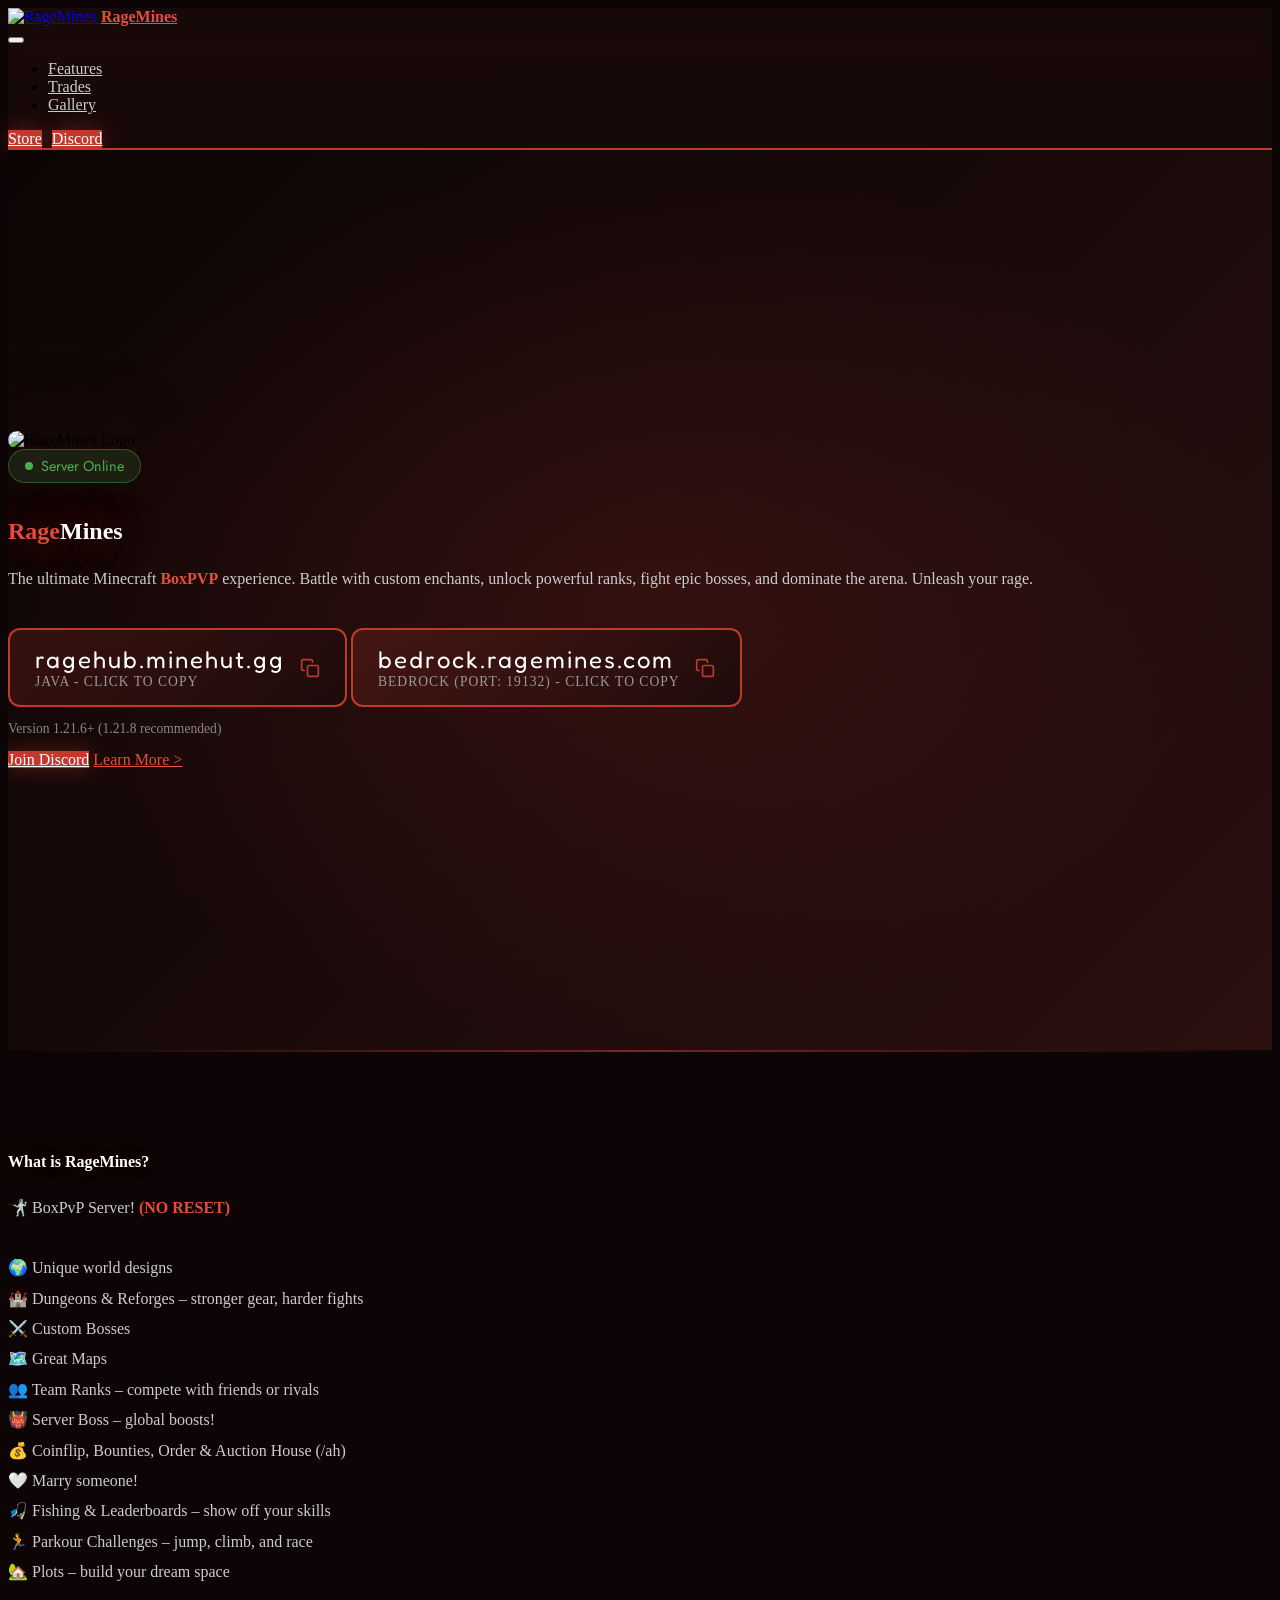
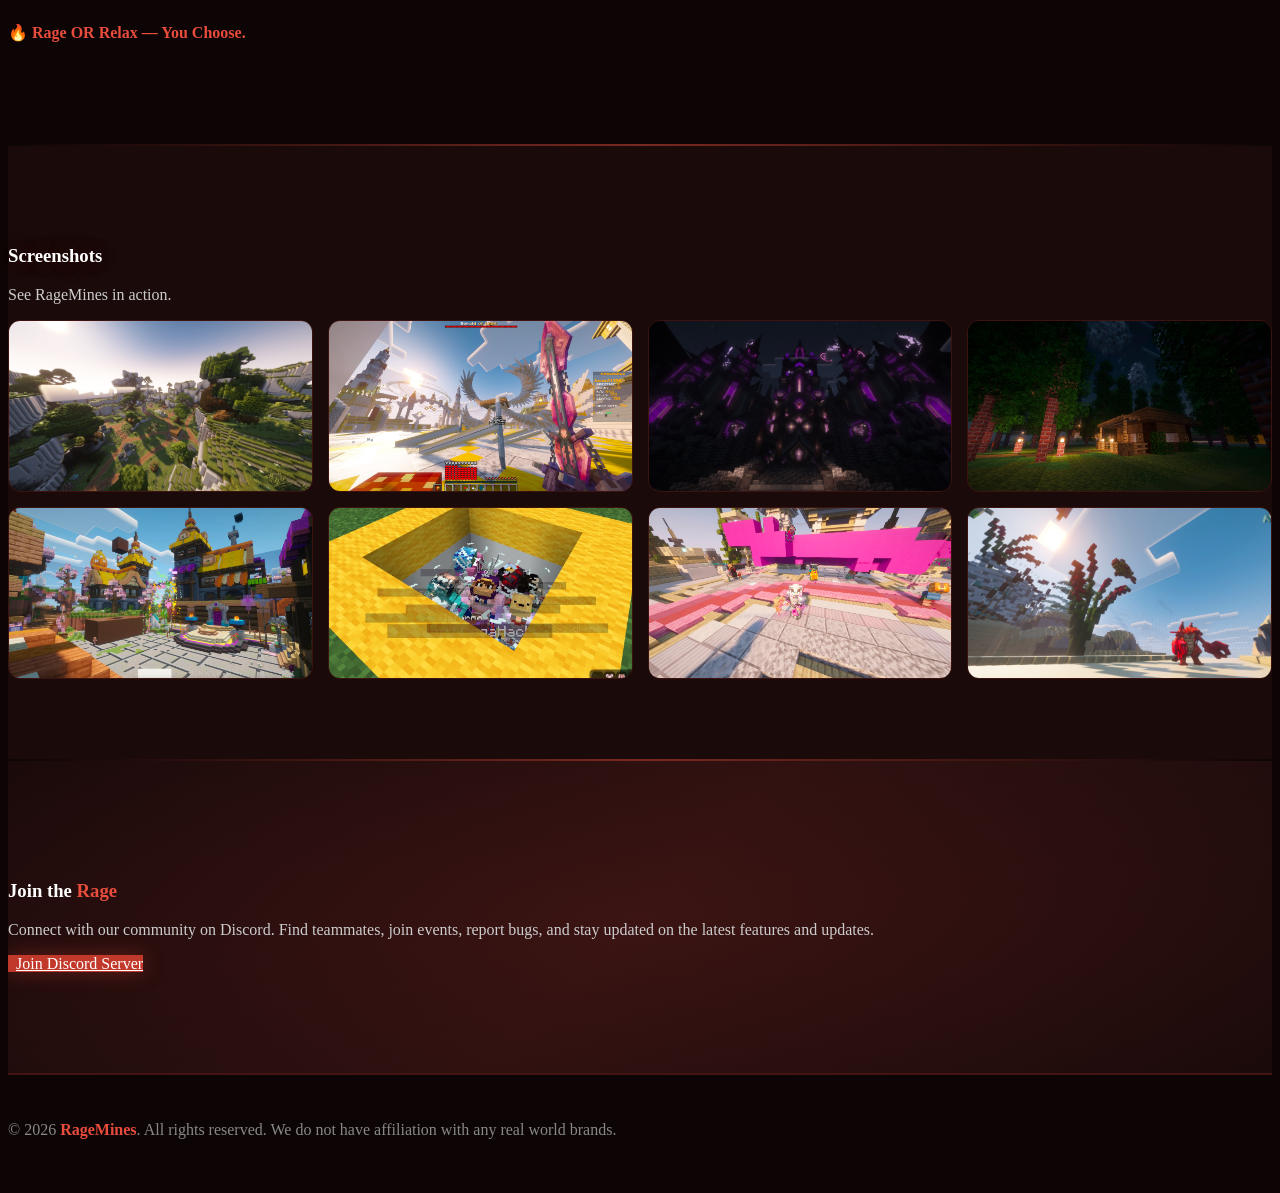
==== index.html @ 2f007046 "Fix white background behind navbar section Theme CSS sets section background to #ffffff. Override al" ====
<!DOCTYPE html>
<html>
<head>
  <meta charset="UTF-8">
  <meta http-equiv="X-UA-Compatible" content="IE=edge">
  <meta name="twitter:card" content="summary_large_image"/>
  <meta name="twitter:title" content="RageMines - Minecraft BoxPVP">
  <meta name="viewport" content="width=device-width, initial-scale=1, minimum-scale=1">
  <link rel="shortcut icon" href="assets/images/server/server-icon.png" type="image/x-icon">
  <meta name="description" content="RageMines is the ultimate Minecraft BoxPVP server. Custom enchants, epic ranks, intense PVP combat. Join now!">
  <title>RageMines - Minecraft BoxPVP</title>
  <link rel="stylesheet" href="assets/web/assets/mobirise-icons2/mobirise2.css">
  <link rel="stylesheet" href="assets/web/assets/mobirise-icons/mobirise-icons.css">
  <link rel="stylesheet" href="assets/bootstrap/css/bootstrap.min.css">
  <link rel="stylesheet" href="assets/bootstrap/css/bootstrap-grid.min.css">
  <link rel="stylesheet" href="assets/bootstrap/css/bootstrap-reboot.min.css">
  <link rel="stylesheet" href="assets/parallax/jarallax.css">
  <link rel="stylesheet" href="assets/animatecss/animate.css">
  <link rel="stylesheet" href="assets/dropdown/css/style.css">
  <link rel="stylesheet" href="assets/socicon/css/styles.css">
  <link rel="stylesheet" href="assets/theme/css/style.css">
  <link rel="preload" href="https://fonts.googleapis.com/css?family=Fredoka+One:400&display=swap" as="style" onload="this.onload=null;this.rel='stylesheet'">
  <noscript><link rel="stylesheet" href="https://fonts.googleapis.com/css?family=Fredoka+One:400&display=swap"></noscript>
  <link rel="preload" href="https://fonts.googleapis.com/css?family=Jost:100,200,300,400,500,600,700,800,900,100i,200i,300i,400i,500i,600i,700i,800i,900i&display=swap" as="style" onload="this.onload=null;this.rel='stylesheet'">
  <noscript><link rel="stylesheet" href="https://fonts.googleapis.com/css?family=Jost:100,200,300,400,500,600,700,800,900,100i,200i,300i,400i,500i,600i,700i,800i,900i&display=swap"></noscript>
  <link rel="preload" as="style" href="assets/mobirise/css/mbr-additional.css"><link rel="stylesheet" href="assets/mobirise/css/mbr-additional.css" type="text/css">
  <style>
    :root {
      --rage-red: #c0392b;
      --rage-dark-red: #922b21;
      --rage-crimson: #e74c3c;
      --rage-orange: #e67e22;
      --rage-dark: #1a0a0a;
      --rage-darker: #0d0505;
      --rage-glow: #ff4444;
    }

    html, body {
      background-color: var(--rage-darker);
    }
    section {
      background-color: transparent !important;
    }

    /* Navbar */
    .navbar {
      background: linear-gradient(180deg, rgba(26,10,10,0.95) 0%, rgba(26,10,10,0.85) 100%) !important;
      border-bottom: 2px solid var(--rage-red);
      backdrop-filter: blur(10px);
    }
    .navbar .navbar-caption {
      color: var(--rage-crimson) !important;
      font-weight: bold !important;
    }
    .navbar .nav-link {
      color: #ccc !important;
      transition: color 0.3s ease;
    }
    .navbar .nav-link:hover {
      color: var(--rage-crimson) !important;
    }

    /* Override primary button to red */
    .btn-primary, .btn-primary:active {
      background-color: var(--rage-red) !important;
      border-color: var(--rage-red) !important;
      color: #fff !important;
      box-shadow: 0 0 20px rgba(192, 57, 43, 0.4);
      transition: all 0.3s ease;
    }
    .btn-primary:hover, .btn-primary:focus {
      background-color: var(--rage-crimson) !important;
      border-color: var(--rage-crimson) !important;
      box-shadow: 0 0 30px rgba(231, 76, 60, 0.6);
      transform: translateY(-2px);
    }
    .btn-info-outline, .btn-info-outline:active {
      color: var(--rage-crimson) !important;
      border-color: var(--rage-crimson) !important;
      background: transparent !important;
      transition: all 0.3s ease;
    }
    .btn-info-outline:hover {
      background-color: rgba(231, 76, 60, 0.15) !important;
      border-color: var(--rage-glow) !important;
      color: var(--rage-glow) !important;
    }

    /* Hero section */
    .hero-section {
      background: linear-gradient(135deg, var(--rage-darker) 0%, var(--rage-dark) 50%, #2c1010 100%);
      position: relative;
      overflow: hidden;
    }
    .hero-section::before {
      content: '';
      position: absolute;
      top: 0;
      left: 0;
      right: 0;
      bottom: 0;
      background: radial-gradient(ellipse at center, rgba(192,57,43,0.15) 0%, transparent 70%);
      pointer-events: none;
    }
    .hero-section .image-wrapper img {
      max-width: 400px;
      filter: drop-shadow(0 0 40px rgba(231, 76, 60, 0.5));
      animation: float 3s ease-in-out infinite;
    }
    @keyframes float {
      0%, 100% { transform: translateY(0px); }
      50% { transform: translateY(-15px); }
    }
    .hero-section .mbr-section-title {
      text-shadow: 0 0 40px rgba(231, 76, 60, 0.5);
    }

    /* IP Copy Box */
    .ip-copy-box {
      background: linear-gradient(135deg, rgba(192,57,43,0.2) 0%, rgba(26,10,10,0.8) 100%);
      border: 2px solid var(--rage-red);
      border-radius: 12px;
      padding: 15px 25px;
      display: inline-flex;
      align-items: center;
      gap: 15px;
      cursor: pointer;
      transition: all 0.3s ease;
      margin-top: 20px;
    }
    .ip-copy-box:hover {
      border-color: var(--rage-glow);
      box-shadow: 0 0 25px rgba(231, 76, 60, 0.4);
      transform: translateY(-2px);
    }
    .ip-copy-box .ip-text {
      font-family: 'Fredoka One', display;
      font-size: 1.5rem;
      color: #fff;
      letter-spacing: 2px;
    }
    .ip-copy-box .copy-hint {
      font-size: 0.85rem;
      color: #999;
      text-transform: uppercase;
      letter-spacing: 1px;
    }
    .ip-copy-box.copied .copy-hint {
      color: #4caf50;
    }

    /* Section backgrounds */
    .dark-section {
      background: var(--rage-dark) !important;
    }
    .darker-section {
      background: var(--rage-darker) !important;
    }

    /* Feature cards */
    .features-section .card-wrapper {
      color: #eee;
    }
    .features-section .card-title {
      color: #fff !important;
    }
    .features-section .mbr-text {
      color: #ccc !important;
    }
    .features-section .icon-box .mbr-iconfont {
      color: var(--rage-crimson) !important;
    }
    .features-section .icon-title {
      color: #fff !important;
    }
    .features-section .icon-text {
      color: #bbb !important;
    }

    /* Ranks section */
    .ranks-grid {
      display: grid;
      grid-template-columns: repeat(auto-fit, minmax(180px, 1fr));
      gap: 20px;
      padding: 20px 0;
    }
    .rank-card {
      background: linear-gradient(180deg, rgba(40,15,15,0.9) 0%, rgba(20,8,8,0.95) 100%);
      border: 1px solid rgba(192,57,43,0.3);
      border-radius: 16px;
      padding: 20px;
      text-align: center;
      transition: all 0.4s ease;
      position: relative;
      overflow: hidden;
    }
    .rank-card::before {
      content: '';
      position: absolute;
      top: 0;
      left: 0;
      right: 0;
      height: 3px;
      background: linear-gradient(90deg, transparent, var(--rage-crimson), transparent);
      opacity: 0;
      transition: opacity 0.3s ease;
    }
    .rank-card:hover {
      transform: translateY(-8px);
      border-color: var(--rage-crimson);
      box-shadow: 0 15px 40px rgba(192,57,43,0.3);
    }
    .rank-card:hover::before {
      opacity: 1;
    }
    .rank-card img {
      width: 120px;
      height: 120px;
      object-fit: cover;
      border-radius: 12px;
      margin-bottom: 15px;
      box-shadow: 0 5px 15px rgba(0,0,0,0.5);
    }
    .rank-card .rank-name {
      font-family: 'Fredoka One', display;
      font-size: 1.1rem;
      color: #fff;
      margin: 0;
    }

    /* How to join steps */
    .step-number {
      color: var(--rage-crimson) !important;
      font-weight: bold !important;
    }
    .features23 .icon-box {
      background-color: rgba(192,57,43,0.15) !important;
      border: 2px solid var(--rage-red) !important;
    }
    .features23 .item {
      background: rgba(26,10,10,0.6) !important;
      border: 1px solid rgba(192,57,43,0.2);
      border-radius: 12px;
      transition: all 0.3s ease;
    }
    .features23 .item:hover {
      border-color: var(--rage-crimson);
      box-shadow: 0 5px 25px rgba(192,57,43,0.2);
    }
    .features23 .icon-title, .features23 .mbr-text {
      color: #ddd !important;
    }

    /* Gallery section */
    .gallery-grid {
      display: grid;
      grid-template-columns: repeat(auto-fit, minmax(300px, 1fr));
      gap: 15px;
    }
    .gallery-item {
      border-radius: 12px;
      overflow: hidden;
      position: relative;
      aspect-ratio: 16/9;
      border: 1px solid rgba(192,57,43,0.2);
      transition: all 0.3s ease;
      cursor: pointer;
    }
    .gallery-item:hover {
      border-color: var(--rage-crimson);
      box-shadow: 0 5px 30px rgba(192,57,43,0.3);
      transform: scale(1.02);
    }
    .gallery-item img {
      width: 100%;
      height: 100%;
      object-fit: cover;
    }

    /* Lightbox */
    .lightbox-overlay {
      display: none;
      position: fixed;
      top: 0;
      left: 0;
      width: 100%;
      height: 100%;
      background: rgba(0,0,0,0.92);
      z-index: 9999;
      justify-content: center;
      align-items: center;
      cursor: pointer;
      animation: fadeIn 0.2s ease;
    }
    .lightbox-overlay.active {
      display: flex;
    }
    .lightbox-overlay img#lightboxImg {
      max-width: 90vw !important;
      max-height: 90vh !important;
      width: auto !important;
      height: auto !important;
      border-radius: 8px;
      box-shadow: 0 0 40px rgba(192,57,43,0.4);
      cursor: default;
      display: block !important;
      position: relative;
      z-index: 10001;
    }
    .lightbox-close {
      position: absolute;
      top: 20px;
      right: 30px;
      color: #fff;
      font-size: 2.5rem;
      cursor: pointer;
      line-height: 1;
      transition: color 0.2s ease;
      z-index: 10000;
    }
    .lightbox-close:hover {
      color: var(--rage-crimson);
    }
    .lightbox-nav {
      position: absolute;
      top: 50%;
      transform: translateY(-50%);
      color: #fff;
      font-size: 3rem;
      cursor: pointer;
      padding: 10px 20px;
      user-select: none;
      transition: color 0.2s ease;
      z-index: 10000;
    }
    .lightbox-nav:hover {
      color: var(--rage-crimson);
    }
    .lightbox-prev { left: 15px; }
    .lightbox-next { right: 15px; }
    @keyframes fadeIn {
      from { opacity: 0; }
      to { opacity: 1; }
    }

    /* Discord CTA */
    .discord-cta {
      background: linear-gradient(135deg, var(--rage-dark) 0%, #2c1010 50%, var(--rage-dark) 100%) !important;
      position: relative;
      overflow: hidden;
    }
    .discord-cta::before {
      content: '';
      position: absolute;
      top: -50%;
      left: -50%;
      width: 200%;
      height: 200%;
      background: radial-gradient(ellipse at center, rgba(192,57,43,0.1) 0%, transparent 50%);
      animation: pulse-bg 4s ease-in-out infinite;
    }
    @keyframes pulse-bg {
      0%, 100% { opacity: 0.5; }
      50% { opacity: 1; }
    }

    /* FAQ */
    .faq-section {
      background: var(--rage-dark) !important;
    }
    .faq-section .card {
      background: rgba(40,15,15,0.6) !important;
      border: 1px solid rgba(192,57,43,0.2) !important;
      border-radius: 8px !important;
    }
    .faq-section .card-header {
      background: transparent !important;
    }
    .faq-section .panel-title-edit {
      color: #eee !important;
    }
    .faq-section .panel-text {
      color: #bbb !important;
    }
    .faq-section .sign {
      color: var(--rage-crimson) !important;
    }
    .faq-section .mbr-section-title {
      color: #fff !important;
    }

    /* Blockquote */
    .content7 {
      background: var(--rage-darker) !important;
    }
    .content7 blockquote {
      border-left: 4px solid var(--rage-crimson) !important;
      padding-left: 20px;
    }
    .content7 .mbr-section-title {
      color: #fff !important;
    }
    .content7 .mbr-text {
      color: #bbb !important;
    }

    /* Footer */
    .footer-section {
      background: var(--rage-darker) !important;
      border-top: 2px solid rgba(192,57,43,0.3);
    }
    .footer-section .text-grey {
      color: #888 !important;
    }
    .footer-section .text-primary {
      color: var(--rage-crimson) !important;
    }
    .footer-section .socicon {
      color: #888 !important;
      transition: color 0.3s ease;
    }
    .footer-section .soc-item:hover .socicon {
      color: var(--rage-crimson) !important;
    }

    /* Section titles */
    .section-title-red {
      color: #fff !important;
      text-shadow: 0 0 30px rgba(192,57,43,0.3);
    }
    .section-subtitle-red {
      color: #ccc !important;
    }

    /* Particles overlay for hero */
    .fire-particles {
      position: absolute;
      top: 0;
      left: 0;
      width: 100%;
      height: 100%;
      pointer-events: none;
      overflow: hidden;
    }
    .fire-particles .particle {
      position: absolute;
      width: 4px;
      height: 4px;
      background: var(--rage-crimson);
      border-radius: 50%;
      opacity: 0;
      animation: rise 3s ease-in infinite;
    }
    .fire-particles .particle:nth-child(1) { left: 10%; animation-delay: 0s; animation-duration: 3s; }
    .fire-particles .particle:nth-child(2) { left: 25%; animation-delay: 0.5s; animation-duration: 3.5s; }
    .fire-particles .particle:nth-child(3) { left: 40%; animation-delay: 1s; animation-duration: 2.8s; }
    .fire-particles .particle:nth-child(4) { left: 55%; animation-delay: 1.5s; animation-duration: 3.2s; }
    .fire-particles .particle:nth-child(5) { left: 70%; animation-delay: 0.3s; animation-duration: 3.7s; }
    .fire-particles .particle:nth-child(6) { left: 85%; animation-delay: 0.8s; animation-duration: 2.5s; }
    .fire-particles .particle:nth-child(7) { left: 15%; animation-delay: 2s; animation-duration: 3.3s; }
    .fire-particles .particle:nth-child(8) { left: 50%; animation-delay: 1.2s; animation-duration: 3.1s; }
    .fire-particles .particle:nth-child(9) { left: 75%; animation-delay: 0.7s; animation-duration: 2.9s; }
    .fire-particles .particle:nth-child(10) { left: 90%; animation-delay: 1.8s; animation-duration: 3.4s; }

    @keyframes rise {
      0% { bottom: -10%; opacity: 0; transform: scale(1); }
      20% { opacity: 0.8; }
      100% { bottom: 110%; opacity: 0; transform: scale(0); }
    }

    /* Glow divider */
    .glow-divider {
      height: 2px;
      background: linear-gradient(90deg, transparent, var(--rage-crimson), transparent);
      border: none;
      margin: 0;
      opacity: 0.5;
    }

    /* Player count badge */
    .player-count {
      display: inline-flex;
      align-items: center;
      gap: 8px;
      background: rgba(76, 175, 80, 0.15);
      border: 1px solid rgba(76, 175, 80, 0.4);
      border-radius: 20px;
      padding: 6px 16px;
      margin-bottom: 15px;
    }
    .player-count .dot {
      width: 8px;
      height: 8px;
      background: #4caf50;
      border-radius: 50%;
      animation: blink 2s ease-in-out infinite;
    }
    @keyframes blink {
      0%, 100% { opacity: 1; }
      50% { opacity: 0.4; }
    }
    .player-count span {
      color: #4caf50;
      font-size: 0.9rem;
      font-family: 'Jost', sans-serif;
    }

    /* Features icons override */
    .features12 {
      background: var(--rage-darker) !important;
    }

    /* Overlay for parallax sections */
    .mbr-overlay {
      background-color: var(--rage-dark) !important;
    }

    /* Scrollbar */
    ::-webkit-scrollbar {
      width: 8px;
    }
    ::-webkit-scrollbar-track {
      background: var(--rage-darker);
    }
    ::-webkit-scrollbar-thumb {
      background: var(--rage-dark-red);
      border-radius: 4px;
    }
    ::-webkit-scrollbar-thumb:hover {
      background: var(--rage-crimson);
    }

    /* Banner */
    .server-banner {
      width: 100%;
      max-width: 468px;
      border-radius: 8px;
      border: 1px solid rgba(192,57,43,0.3);
    }
  </style>
</head>
<body>

<!-- NAVBAR -->
<section data-bs-version="5.1" class="menu menu2 cid-tkbL8n4vab" once="menu" id="menu2-16">
  <nav class="navbar navbar-dropdown navbar-fixed-top navbar-expand-lg">
    <div class="container-fluid">
      <div class="navbar-brand">
        <span class="navbar-logo">
          <a href="#">
            <img src="assets/images/server/server-icon.png" alt="RageMines" style="height: 3rem;">
          </a>
        </span>
        <span class="navbar-caption-wrap"><a class="navbar-caption text-white display-7" href="#">RageMines</a></span>
      </div>
      <button class="navbar-toggler" type="button" data-toggle="collapse" data-bs-toggle="collapse" data-target="#navbarSupportedContent" data-bs-target="#navbarSupportedContent" aria-controls="navbarNavAltMarkup" aria-expanded="false" aria-label="Toggle navigation">
        <div class="hamburger">
          <span></span>
          <span></span>
          <span></span>
          <span></span>
        </div>
      </button>
      <div class="collapse navbar-collapse" id="navbarSupportedContent">
        <ul class="navbar-nav nav-dropdown" data-app-modern-menu="true">
          <li class="nav-item"><a class="nav-link link text-white text-primary display-4" href="#features-section">Features</a></li>
          <li class="nav-item"><a class="nav-link link text-white text-primary display-4" href="trades.html">Trades</a></li>
          <li class="nav-item"><a class="nav-link link text-white text-primary display-4" href="#gallery-section">Gallery</a></li>
        </ul>
        <div class="navbar-buttons mbr-section-btn" style="display: flex; gap: 10px;">
          <a class="btn btn-primary display-4" href="https://store.ragemines.com" target="_blank">
            <span class="mobi-mbri mobi-mbri-shopping-basket mbr-iconfont mbr-iconfont-btn"></span>
            Store
          </a>
          <a class="btn btn-primary display-4" href="https://discord.gg/RageMines" target="_blank">
            <span class="socicon socicon-discord mbr-iconfont mbr-iconfont-btn" style="font-size: 1rem;"></span>
            Discord
          </a>
        </div>
      </div>
    </div>
  </nav>
</section>

<!-- HERO -->
<section class="header14 cid-tjqpRpO1sc mbr-fullscreen hero-section" id="header14-d" style="min-height: 100vh; display: flex; align-items: center;">
  <div class="fire-particles">
    <div class="particle"></div>
    <div class="particle"></div>
    <div class="particle"></div>
    <div class="particle"></div>
    <div class="particle"></div>
    <div class="particle"></div>
    <div class="particle"></div>
    <div class="particle"></div>
    <div class="particle"></div>
    <div class="particle"></div>
  </div>

  <div class="container" style="position: relative; z-index: 2;">
    <div class="row justify-content-center align-items-center">
      <div class="col-12 col-md-6 image-wrapper text-center mb-4 mb-md-0">
        <img src="assets/images/server/logo-dark.jpg" alt="RageMines Logo" style="border-radius: 16px;">
      </div>
      <div class="col-12 col-md-6">
        <div class="text-wrapper">
          <div class="player-count">
            <div class="dot"></div>
            <span>Server Online</span>
          </div>
          <h1 class="mbr-section-title mbr-fonts-style mb-3 display-1" style="color: #fff;">
            <strong><span style="color: var(--rage-crimson);">Rage</span>Mines</strong>
          </h1>
          <p class="mbr-text mbr-fonts-style display-7" style="color: #ccc; line-height: 1.7;">
            The ultimate Minecraft <strong style="color: var(--rage-crimson);">BoxPVP</strong> experience. Battle with custom enchants, unlock powerful ranks, fight epic bosses, and dominate the arena. Unleash your rage.
          </p>
          <div class="ip-copy-box" onclick="copyIP('java')" id="ipBoxJava">
            <div>
              <div class="ip-text">ragehub.minehut.gg</div>
              <div class="copy-hint" id="copyHintJava">JAVA - CLICK TO COPY</div>
            </div>
            <svg xmlns="http://www.w3.org/2000/svg" width="20" height="20" viewBox="0 0 24 24" fill="none" stroke="#c0392b" stroke-width="2" stroke-linecap="round" stroke-linejoin="round"><rect x="9" y="9" width="13" height="13" rx="2" ry="2"></rect><path d="M5 15H4a2 2 0 0 1-2-2V4a2 2 0 0 1 2-2h9a2 2 0 0 1 2 2v1"></path></svg>
          </div>
          <div class="ip-copy-box" onclick="copyIP('bedrock')" id="ipBoxBedrock" style="margin-left: 0;">
            <div>
              <div class="ip-text">bedrock.ragemines.com</div>
              <div class="copy-hint" id="copyHintBedrock">BEDROCK (PORT: 19132) - CLICK TO COPY</div>
            </div>
            <svg xmlns="http://www.w3.org/2000/svg" width="20" height="20" viewBox="0 0 24 24" fill="none" stroke="#c0392b" stroke-width="2" stroke-linecap="round" stroke-linejoin="round"><rect x="9" y="9" width="13" height="13" rx="2" ry="2"></rect><path d="M5 15H4a2 2 0 0 1-2-2V4a2 2 0 0 1 2-2h9a2 2 0 0 1 2 2v1"></path></svg>
          </div>
          <p class="mt-2" style="color: #888; font-size: 0.85rem;">Version 1.21.6+ (1.21.8 recommended)</p>
          <div class="mbr-section-btn mt-3">
            <a class="btn btn-primary display-4" href="https://discord.gg/RageMines" target="_blank">Join Discord</a>
            <a class="btn btn-info-outline display-4" href="#features-section">Learn More &gt;</a>
          </div>
        </div>
      </div>
    </div>
  </div>
</section>

<hr class="glow-divider">

<!-- WHAT IS RAGEMINES -->
<section class="features12 features-section cid-tjqffd3dFI" id="features-section" style="padding: 80px 0;">
  <div class="container">
    <div class="row justify-content-center">
      <div class="col-12 col-lg-6">
        <div class="card-wrapper">
          <div class="card-box align-left">
            <h4 class="card-title mbr-fonts-style mb-4 display-2 section-title-red">
              <strong>What is RageMines?</strong>
            </h4>
            <p class="mbr-text mbr-fonts-style mb-4 display-7" style="color: #ccc; line-height: 1.9;">
              🤺 BoxPvP Server! <strong style="color: var(--rage-crimson);">(NO RESET)</strong><br><br>
              🌍 Unique world designs<br>
              🏰 Dungeons & Reforges – stronger gear, harder fights<br>
              ⚔️ Custom Bosses<br>
              🗺️ Great Maps<br>
              👥 Team Ranks – compete with friends or rivals<br>
              👹 Server Boss – global boosts!<br>
              💰 Coinflip, Bounties, Order & Auction House (/ah)<br>
              🤍 Marry someone!<br>
              🎣 Fishing & Leaderboards – show off your skills<br>
              🏃 Parkour Challenges – jump, climb, and race<br>
              🏡 Plots – build your dream space<br><br>
              <strong style="color: var(--rage-crimson);">🔥 Rage OR Relax — You Choose.</strong>
            </p>
          </div>
        </div>
      </div>
    </div>
  </div>
</section>



<hr class="glow-divider">

<!-- GALLERY -->
<section class="dark-section" id="gallery-section" style="padding: 80px 0;">
  <div class="container">
    <div class="text-center mb-5">
      <h3 class="mbr-fonts-style display-2 section-title-red"><strong>Screenshots</strong></h3>
      <p class="mbr-fonts-style display-7 section-subtitle-red mt-2">See RageMines in action.</p>
    </div>
    <div class="gallery-grid">
      <div class="gallery-item">
        <img src="assets/images/server/spawn.jpg" alt="RageMines Spawn">
      </div>
      <div class="gallery-item">
        <img src="assets/images/server/boss.jpg" alt="Boss Fight">
      </div>
      <div class="gallery-item">
        <img src="assets/images/server/oblivion.jpg" alt="Oblivion Arena">
      </div>
      <div class="gallery-item">
        <img src="assets/images/server/building.jpg" alt="Building">
      </div>
      <div class="gallery-item">
        <img src="assets/images/server/easter.jpg" alt="Easter Event">
      </div>
      <div class="gallery-item">
        <img src="assets/images/server/players.jpg" alt="Players">
      </div>
      <div class="gallery-item">
        <img src="assets/images/server/valentine.jpg" alt="Valentine Event">
      </div>
      <div class="gallery-item">
        <img src="assets/images/server/lobster.jpg" alt="Lobster">
      </div>
    </div>
  </div>
</section>

<hr class="glow-divider">

<!-- DISCORD CTA -->
<section class="discord-cta" id="discord-cta" style="padding: 100px 0;">
  <div class="align-center container" style="position: relative; z-index: 2;">
    <div class="row justify-content-center">
      <div class="col-12 col-lg-8">
        <h3 class="mbr-section-title mb-4 mbr-fonts-style display-1" style="color: #fff;">
          <strong>Join the <span style="color: var(--rage-crimson);">Rage</span></strong>
        </h3>
        <p class="mbr-fonts-style display-7 mb-4" style="color: #ccc;">
          Connect with our community on Discord. Find teammates, join events, report bugs, and stay updated on the latest features and updates.
        </p>
        <div class="mbr-section-btn">
          <a class="btn btn-primary display-4" href="https://discord.gg/RageMines" target="_blank">
            <span class="socicon socicon-discord" style="margin-right: 8px;"></span>
            Join Discord Server
          </a>
        </div>
      </div>
    </div>
  </div>
</section>


<!-- FOOTER -->
<section data-bs-version="5.1" class="footer1 footer-section cid-tkbGMWG3Nn" once="footer" id="footer01-15" style="padding: 30px 0;">
  <div class="container">
    <div class="row justify-content-center">
      <div class="col-md-12 col-lg-6 my-auto px-4 align-left">
        <p class="mbr-text mb-0 mbr-fonts-style display-7" style="color: #888;">
          &copy; 2026 <strong style="color: var(--rage-crimson);">RageMines</strong>. All rights reserved. We do not have affiliation with any real world brands.
        </p>
      </div>
      <div class="col-md-12 col-lg-6 px-4 align-right">
        <div class="social-list">
          <div class="soc-item">
            <a href="https://discord.gg/RageMines" target="_blank">
              <span class="mbr-iconfont mbr-iconfont-social socicon-discord socicon"></span>
            </a>
          </div>
          <div class="soc-item">
            <a href="https://www.youtube.com/@RageMines2026" target="_blank">
              <span class="mbr-iconfont mbr-iconfont-social socicon-youtube socicon"></span>
            </a>
          </div>
          <div class="soc-item">
            <a href="https://www.tiktok.com/@ragemines2026" target="_blank">
              <span class="mbr-iconfont mbr-iconfont-social socicon-tiktok socicon"></span>
            </a>
          </div>
        </div>
      </div>
    </div>
  </div>
</section>

<script src="assets/bootstrap/js/bootstrap.bundle.min.js"></script>
<script src="assets/parallax/jarallax.js"></script>
<script src="assets/smoothscroll/smooth-scroll.js"></script>
<script src="assets/ytplayer/index.js"></script>
<script src="assets/mbr-switch-arrow/mbr-switch-arrow.js"></script>
<script src="assets/dropdown/js/navbar-dropdown.js"></script>
<script src="assets/theme/js/script.js"></script>

<script>
function copyIP(type) {
  var ip = type === 'java' ? 'ragehub.minehut.gg' : 'bedrock.ragemines.com';
  var box = document.getElementById(type === 'java' ? 'ipBoxJava' : 'ipBoxBedrock');
  var hint = document.getElementById(type === 'java' ? 'copyHintJava' : 'copyHintBedrock');
  var originalText = hint.textContent;

  navigator.clipboard.writeText(ip).then(function() {
    box.classList.add('copied');
    hint.textContent = 'COPIED!';
    setTimeout(function() {
      box.classList.remove('copied');
      hint.textContent = originalText;
    }, 2000);
  });
}

document.addEventListener('DOMContentLoaded', function() {
  // Lightbox
  var lightbox = document.getElementById('lightbox');
  var lightboxImg = document.getElementById('lightboxImg');
  var galleryItems = document.querySelectorAll('.gallery-item');
  var currentIndex = 0;
  var images = [];

  galleryItems.forEach(function(item, i) {
    var img = item.querySelector('img');
    images.push(img.getAttribute('src'));
    item.addEventListener('click', function() {
      currentIndex = i;
      lightboxImg.setAttribute('src', images[currentIndex]);
      lightbox.classList.add('active');
    });
  });

  document.getElementById('lightboxClose').addEventListener('click', function(e) {
    e.stopPropagation();
    lightbox.classList.remove('active');
  });

  lightbox.addEventListener('click', function(e) {
    if (e.target === lightbox) lightbox.classList.remove('active');
  });

  document.getElementById('lightboxPrev').addEventListener('click', function(e) {
    e.stopPropagation();
    currentIndex = (currentIndex - 1 + images.length) % images.length;
    lightboxImg.setAttribute('src', images[currentIndex]);
  });

  document.getElementById('lightboxNext').addEventListener('click', function(e) {
    e.stopPropagation();
    currentIndex = (currentIndex + 1) % images.length;
    lightboxImg.setAttribute('src', images[currentIndex]);
  });

  document.addEventListener('keydown', function(e) {
    if (!lightbox.classList.contains('active')) return;
    if (e.key === 'Escape') lightbox.classList.remove('active');
    if (e.key === 'ArrowLeft') { currentIndex = (currentIndex - 1 + images.length) % images.length; lightboxImg.src = images[currentIndex]; }
    if (e.key === 'ArrowRight') { currentIndex = (currentIndex + 1) % images.length; lightboxImg.src = images[currentIndex]; }
  });

  // Smooth scrolling for nav links
  document.querySelectorAll('a[href^="#"]').forEach(function(anchor) {
    anchor.addEventListener('click', function(e) {
      e.preventDefault();
      var target = document.querySelector(this.getAttribute('href'));
      if (target) {
        target.scrollIntoView({ behavior: 'smooth', block: 'start' });
      }
    });
  });
});
</script>

<!-- LIGHTBOX -->
<div class="lightbox-overlay" id="lightbox">
  <span class="lightbox-close" id="lightboxClose">&times;</span>
  <span class="lightbox-nav lightbox-prev" id="lightboxPrev">&#8249;</span>
  <span class="lightbox-nav lightbox-next" id="lightboxNext">&#8250;</span>
  <img alt="Screenshot" id="lightboxImg">
</div>

<input name="animation" type="hidden">
</body>
</html>
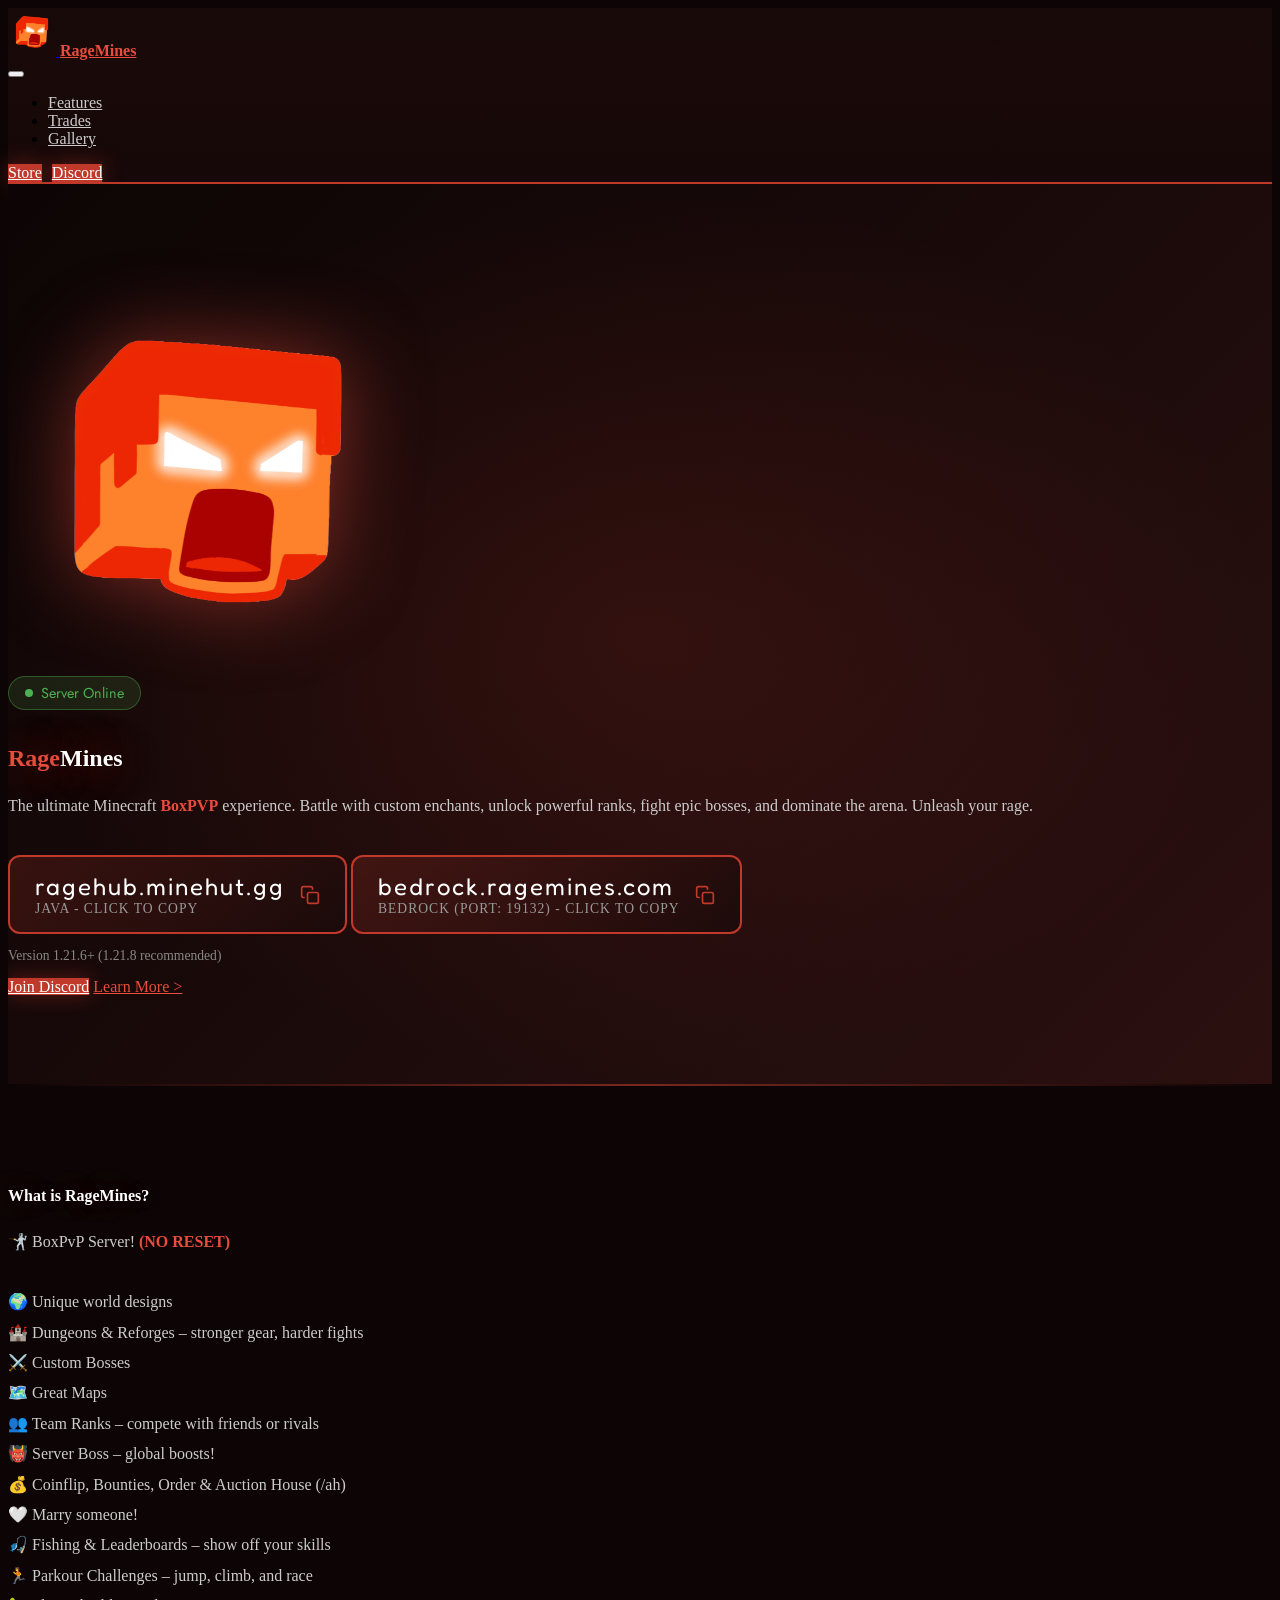
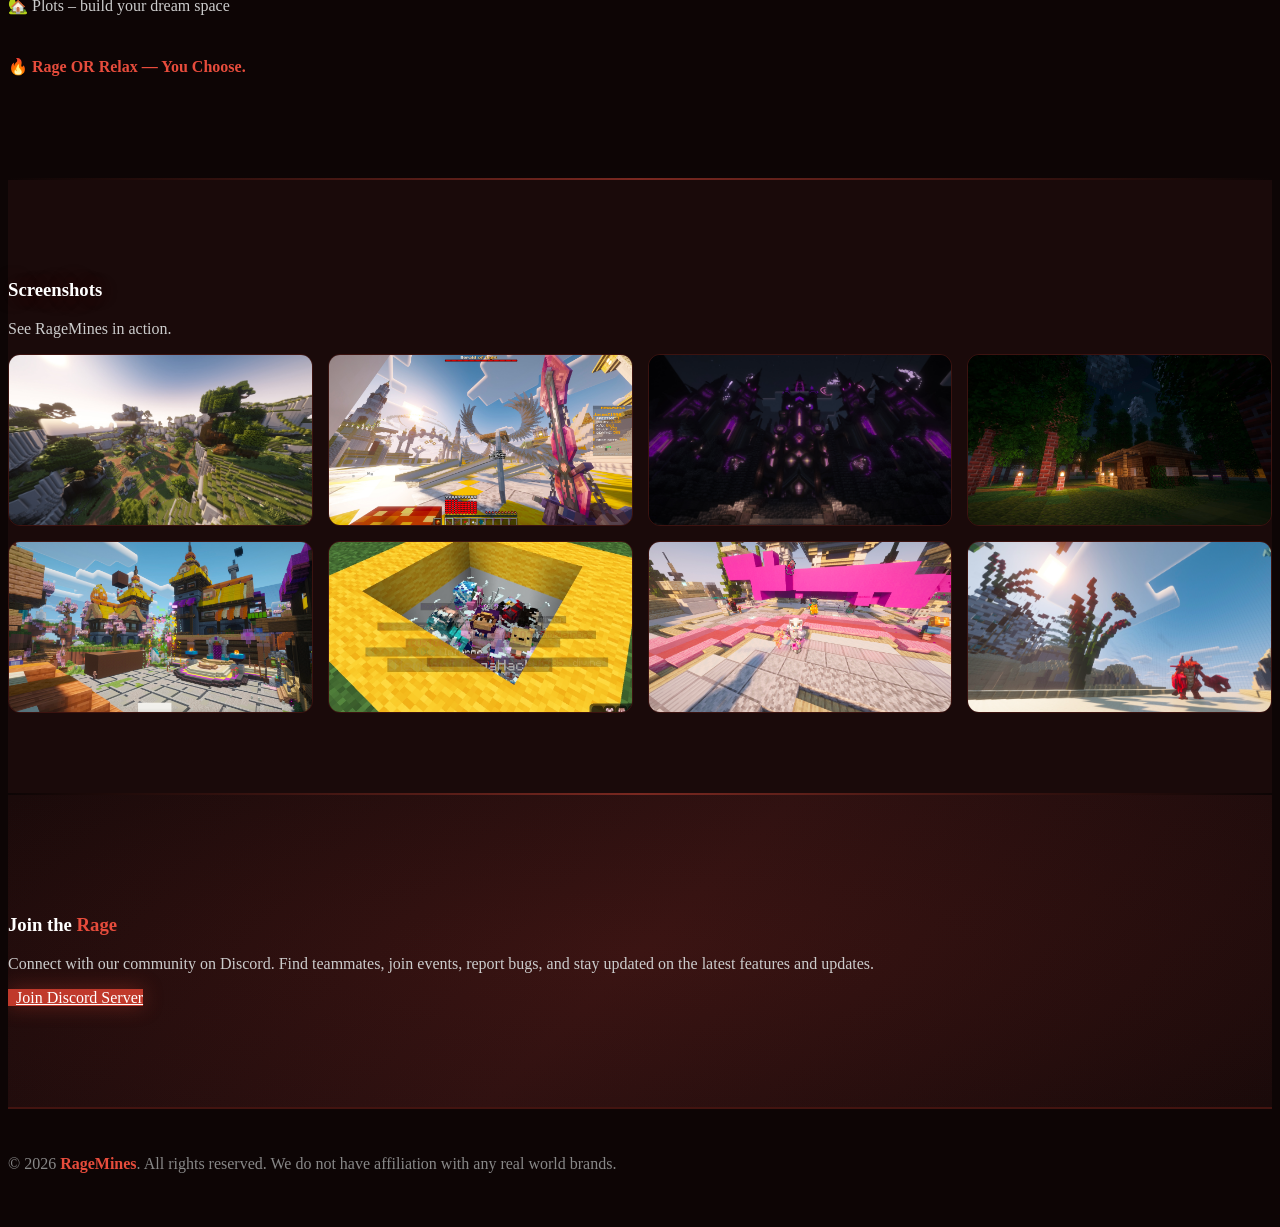
==== commit ada67ef5: "Update logo and favicon to new transparent logo Co-Authored-By: Claude Opus 4.6 <noreply@anthropic.c" ====
--- a/index.html
+++ b/index.html
@@ -6,7 +6,9 @@
   <meta name="twitter:card" content="summary_large_image"/>
   <meta name="twitter:title" content="RageMines - Minecraft BoxPVP">
   <meta name="viewport" content="width=device-width, initial-scale=1, minimum-scale=1">
-  <link rel="shortcut icon" href="assets/images/server/server-icon.png" type="image/x-icon">
+  <link rel="shortcut icon" href="favicon.ico" type="image/x-icon">
+  <link rel="icon" type="image/png" href="favicon.png">
+  <link rel="apple-touch-icon" href="apple-touch-icon.png">
   <meta name="description" content="RageMines is the ultimate Minecraft BoxPVP server. Custom enchants, epic ranks, intense PVP combat. Join now!">
   <title>RageMines - Minecraft BoxPVP</title>
   <link rel="stylesheet" href="assets/web/assets/mobirise-icons2/mobirise2.css">
@@ -548,7 +550,7 @@
       <div class="navbar-brand">
         <span class="navbar-logo">
           <a href="#">
-            <img src="assets/images/server/server-icon.png" alt="RageMines" style="height: 3rem;">
+            <img src="assets/images/server/logo.png" alt="RageMines" style="height: 3rem;">
           </a>
         </span>
         <span class="navbar-caption-wrap"><a class="navbar-caption text-white display-7" href="#">RageMines</a></span>
@@ -600,7 +602,7 @@
   <div class="container" style="position: relative; z-index: 2;">
     <div class="row justify-content-center align-items-center">
       <div class="col-12 col-md-6 image-wrapper text-center mb-4 mb-md-0">
-        <img src="assets/images/server/logo-dark.jpg" alt="RageMines Logo" style="border-radius: 16px;">
+        <img src="assets/images/server/logo.png" alt="RageMines Logo" style="border-radius: 16px;">
       </div>
       <div class="col-12 col-md-6">
         <div class="text-wrapper">
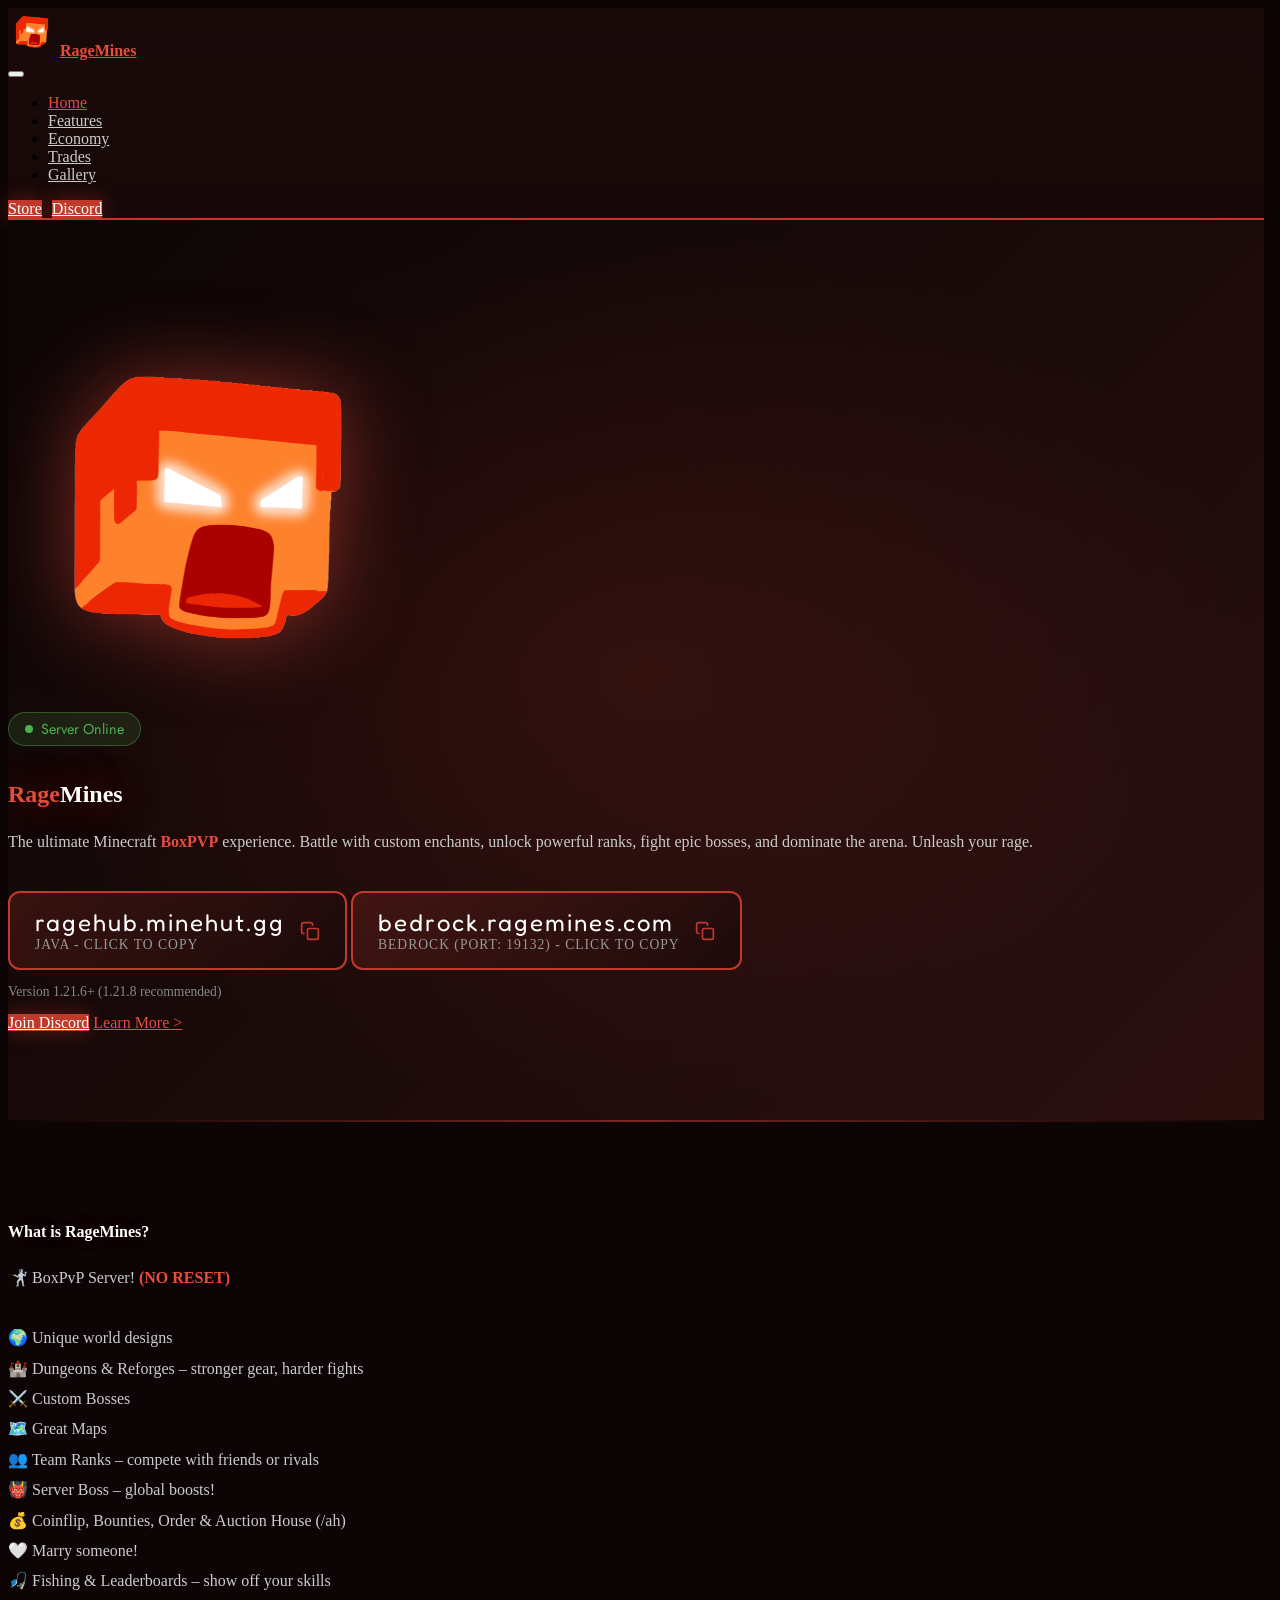
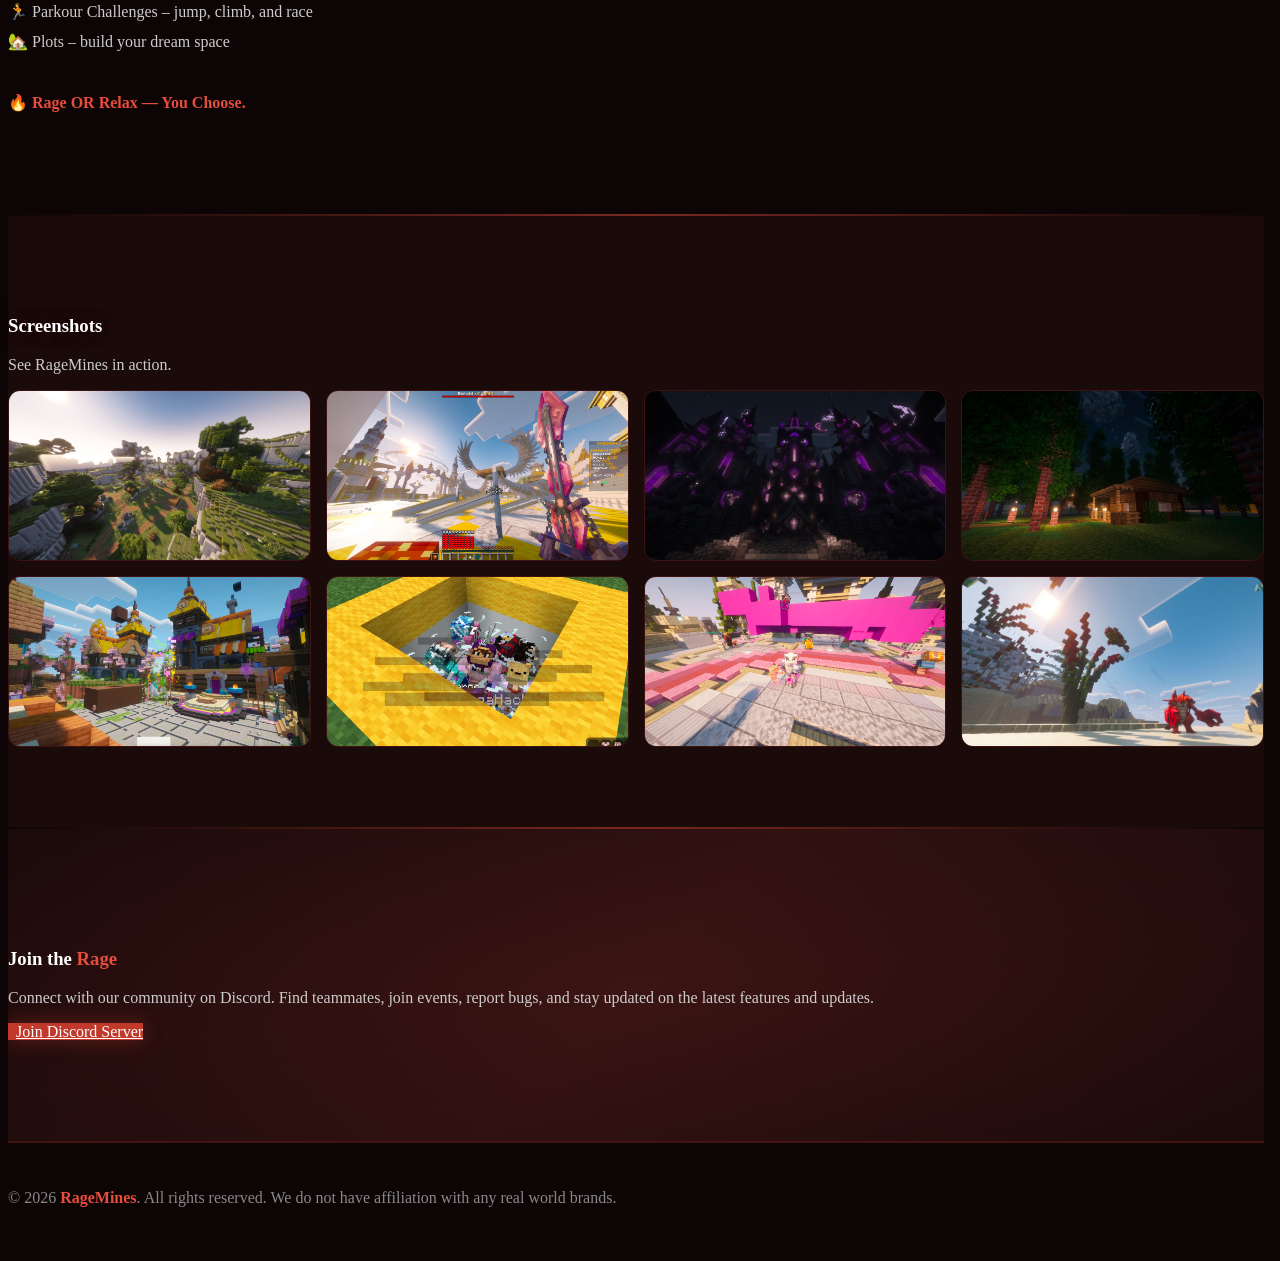
==== commit eeb251b8: "Add Economy analytics page and refresh trades data Adds economy.html dashboard with dashboard/item-t" ====
--- a/index.html
+++ b/index.html
@@ -40,6 +40,7 @@
     html, body {
       background-color: var(--rage-darker);
     }
+    html { scrollbar-gutter: stable; }
     section {
       background-color: transparent !important;
     }
@@ -549,11 +550,11 @@
     <div class="container-fluid">
       <div class="navbar-brand">
         <span class="navbar-logo">
-          <a href="#">
+          <a href="index.html">
             <img src="assets/images/server/logo.png" alt="RageMines" style="height: 3rem;">
           </a>
         </span>
-        <span class="navbar-caption-wrap"><a class="navbar-caption text-white display-7" href="#">RageMines</a></span>
+        <span class="navbar-caption-wrap"><a class="navbar-caption text-white display-7" href="index.html">RageMines</a></span>
       </div>
       <button class="navbar-toggler" type="button" data-toggle="collapse" data-bs-toggle="collapse" data-target="#navbarSupportedContent" data-bs-target="#navbarSupportedContent" aria-controls="navbarNavAltMarkup" aria-expanded="false" aria-label="Toggle navigation">
         <div class="hamburger">
@@ -565,7 +566,9 @@
       </button>
       <div class="collapse navbar-collapse" id="navbarSupportedContent">
         <ul class="navbar-nav nav-dropdown" data-app-modern-menu="true">
+          <li class="nav-item"><a class="nav-link link text-white text-primary display-4" href="index.html" style="color: var(--rage-crimson) !important;">Home</a></li>
           <li class="nav-item"><a class="nav-link link text-white text-primary display-4" href="#features-section">Features</a></li>
+          <li class="nav-item"><a class="nav-link link text-white text-primary display-4" href="economy.html">Economy</a></li>
           <li class="nav-item"><a class="nav-link link text-white text-primary display-4" href="trades.html">Trades</a></li>
           <li class="nav-item"><a class="nav-link link text-white text-primary display-4" href="#gallery-section">Gallery</a></li>
         </ul>
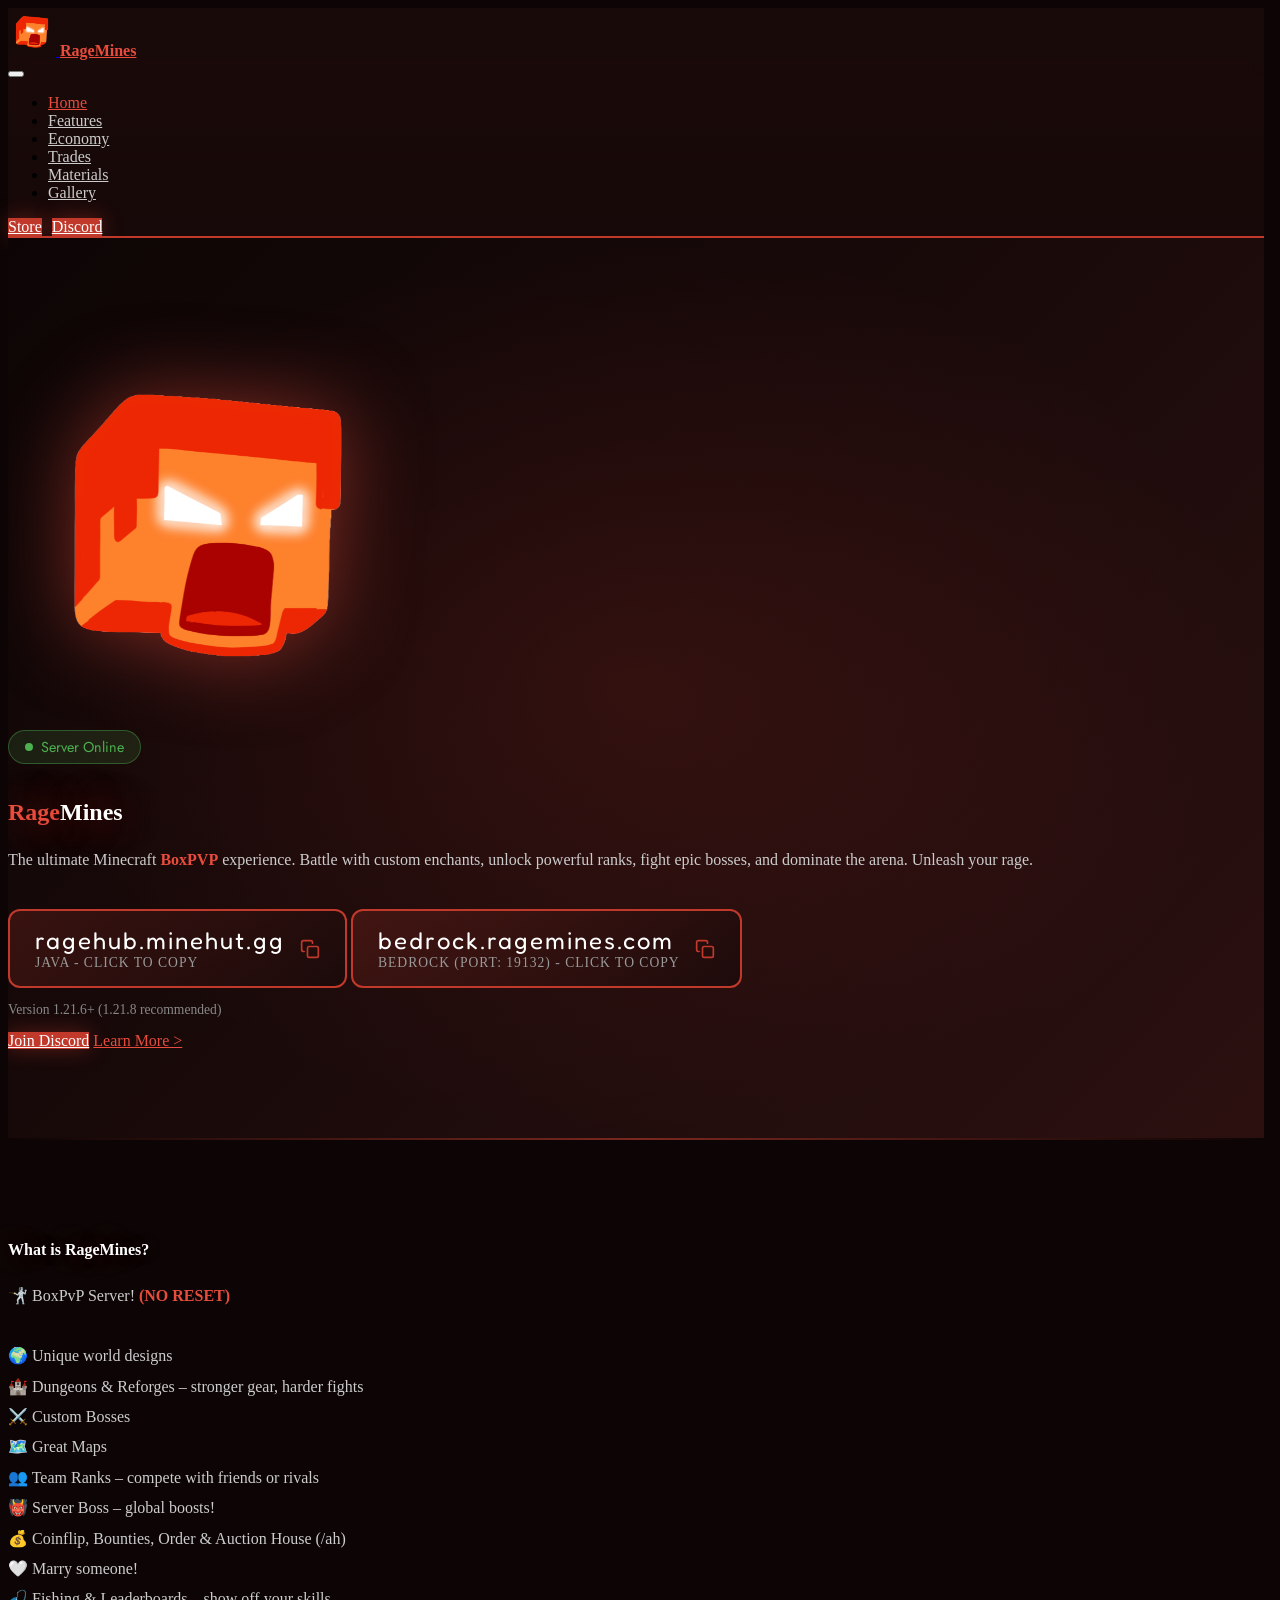
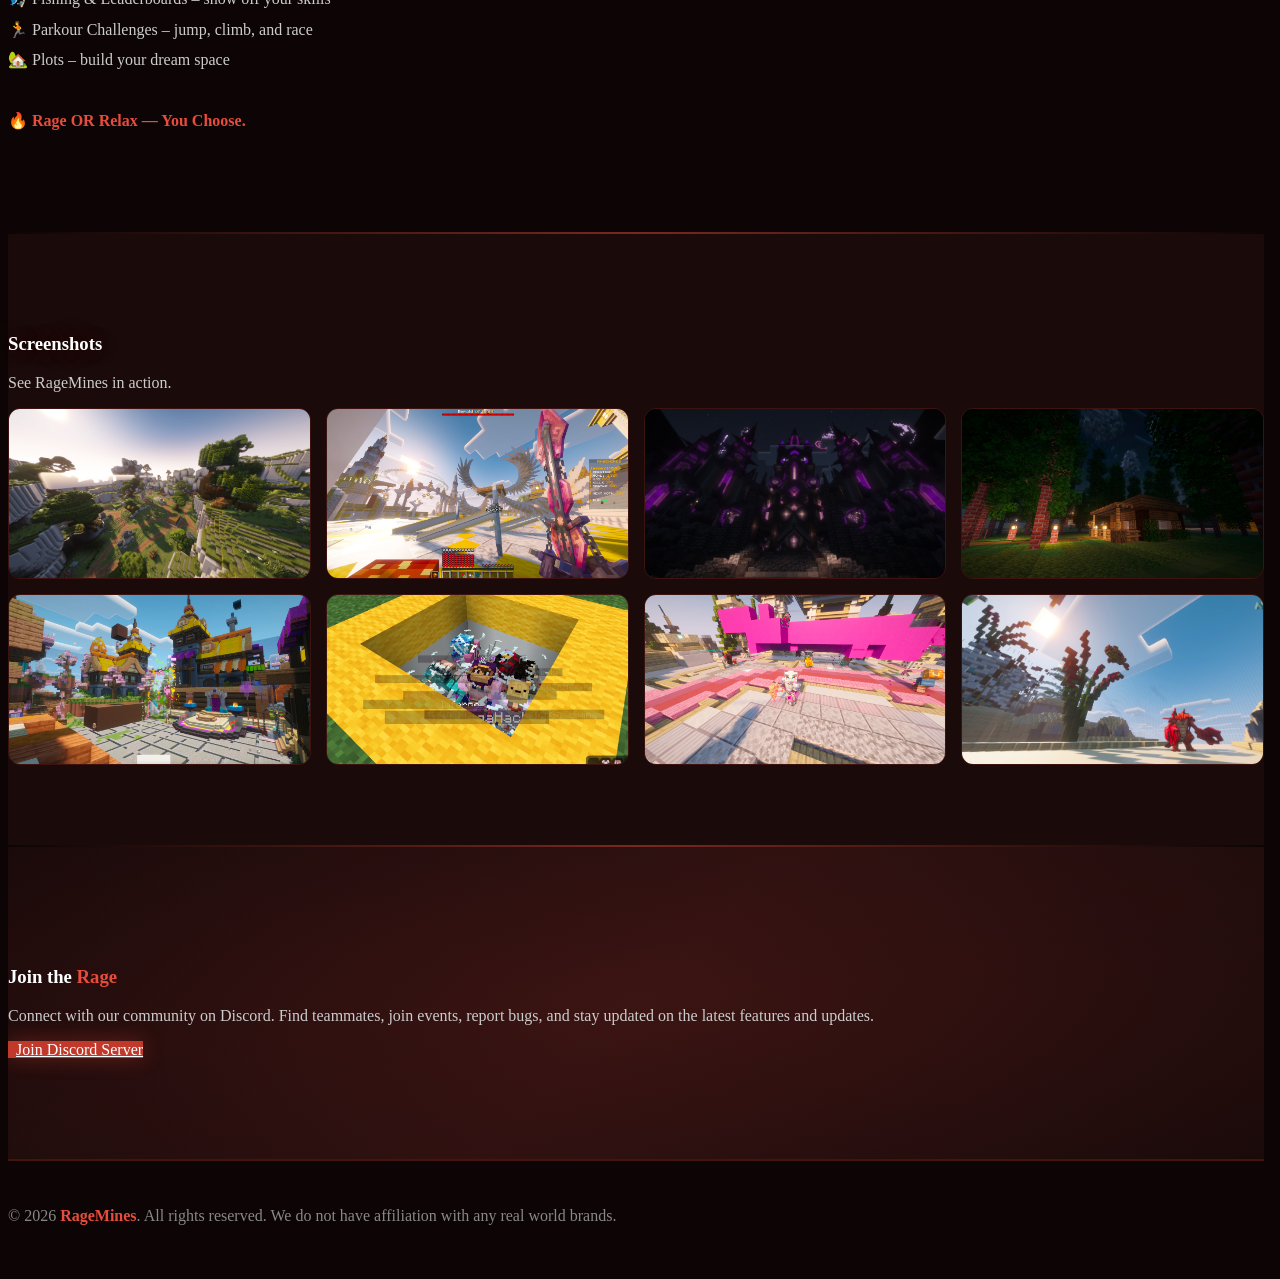
==== commit c7bf8845: "Add Materials Guide page New materials.html with biome-grouped material requirements for crafting fu" ====
--- a/index.html
+++ b/index.html
@@ -570,6 +570,7 @@
           <li class="nav-item"><a class="nav-link link text-white text-primary display-4" href="#features-section">Features</a></li>
           <li class="nav-item"><a class="nav-link link text-white text-primary display-4" href="economy.html">Economy</a></li>
           <li class="nav-item"><a class="nav-link link text-white text-primary display-4" href="trades.html">Trades</a></li>
+          <li class="nav-item"><a class="nav-link link text-white text-primary display-4" href="materials.html">Materials</a></li>
           <li class="nav-item"><a class="nav-link link text-white text-primary display-4" href="#gallery-section">Gallery</a></li>
         </ul>
         <div class="navbar-buttons mbr-section-btn" style="display: flex; gap: 10px;">
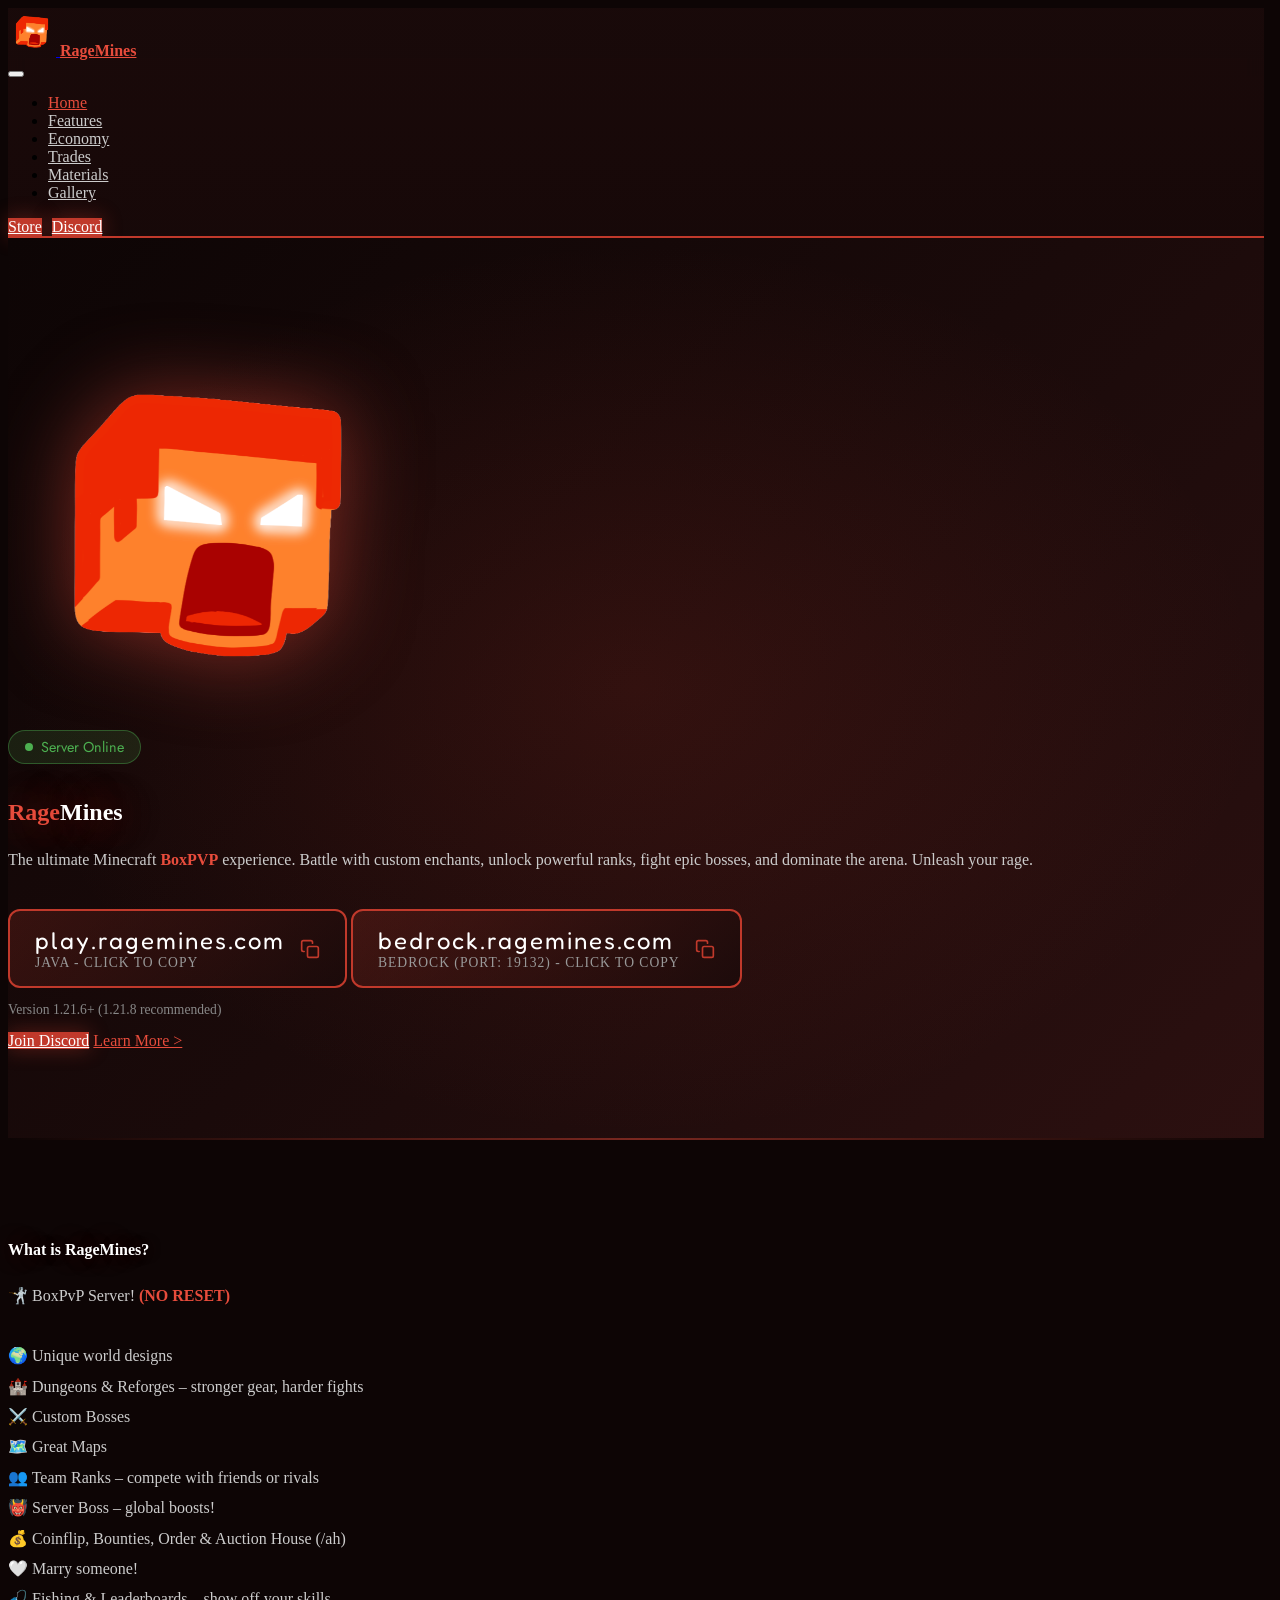
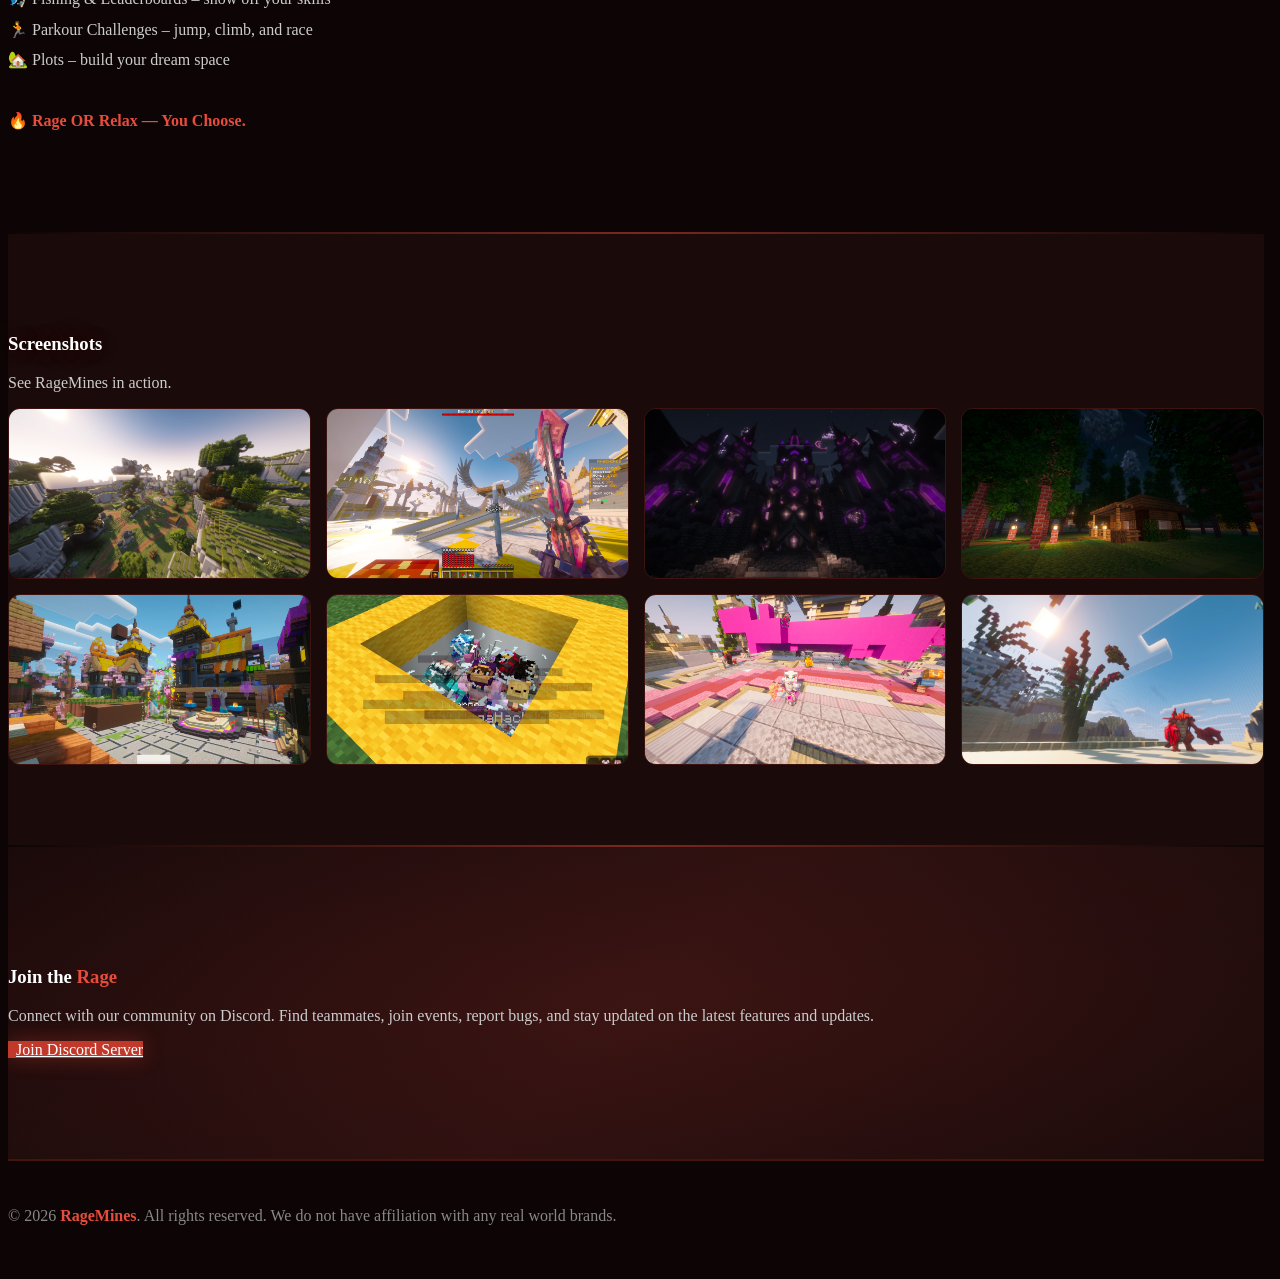
==== commit fcb7197b: "Update Java IP from ragehub.minehut.gg to play.ragemines.com Co-Authored-By: Claude Sonnet 4.6 <nore" ====
--- a/index.html
+++ b/index.html
@@ -622,7 +622,7 @@
           </p>
           <div class="ip-copy-box" onclick="copyIP('java')" id="ipBoxJava">
             <div>
-              <div class="ip-text">ragehub.minehut.gg</div>
+              <div class="ip-text">play.ragemines.com</div>
               <div class="copy-hint" id="copyHintJava">JAVA - CLICK TO COPY</div>
             </div>
             <svg xmlns="http://www.w3.org/2000/svg" width="20" height="20" viewBox="0 0 24 24" fill="none" stroke="#c0392b" stroke-width="2" stroke-linecap="round" stroke-linejoin="round"><rect x="9" y="9" width="13" height="13" rx="2" ry="2"></rect><path d="M5 15H4a2 2 0 0 1-2-2V4a2 2 0 0 1 2-2h9a2 2 0 0 1 2 2v1"></path></svg>
@@ -786,7 +786,7 @@
 
 <script>
 function copyIP(type) {
-  var ip = type === 'java' ? 'ragehub.minehut.gg' : 'bedrock.ragemines.com';
+  var ip = type === 'java' ? 'play.ragemines.com' : 'bedrock.ragemines.com';
   var box = document.getElementById(type === 'java' ? 'ipBoxJava' : 'ipBoxBedrock');
   var hint = document.getElementById(type === 'java' ? 'copyHintJava' : 'copyHintBedrock');
   var originalText = hint.textContent;
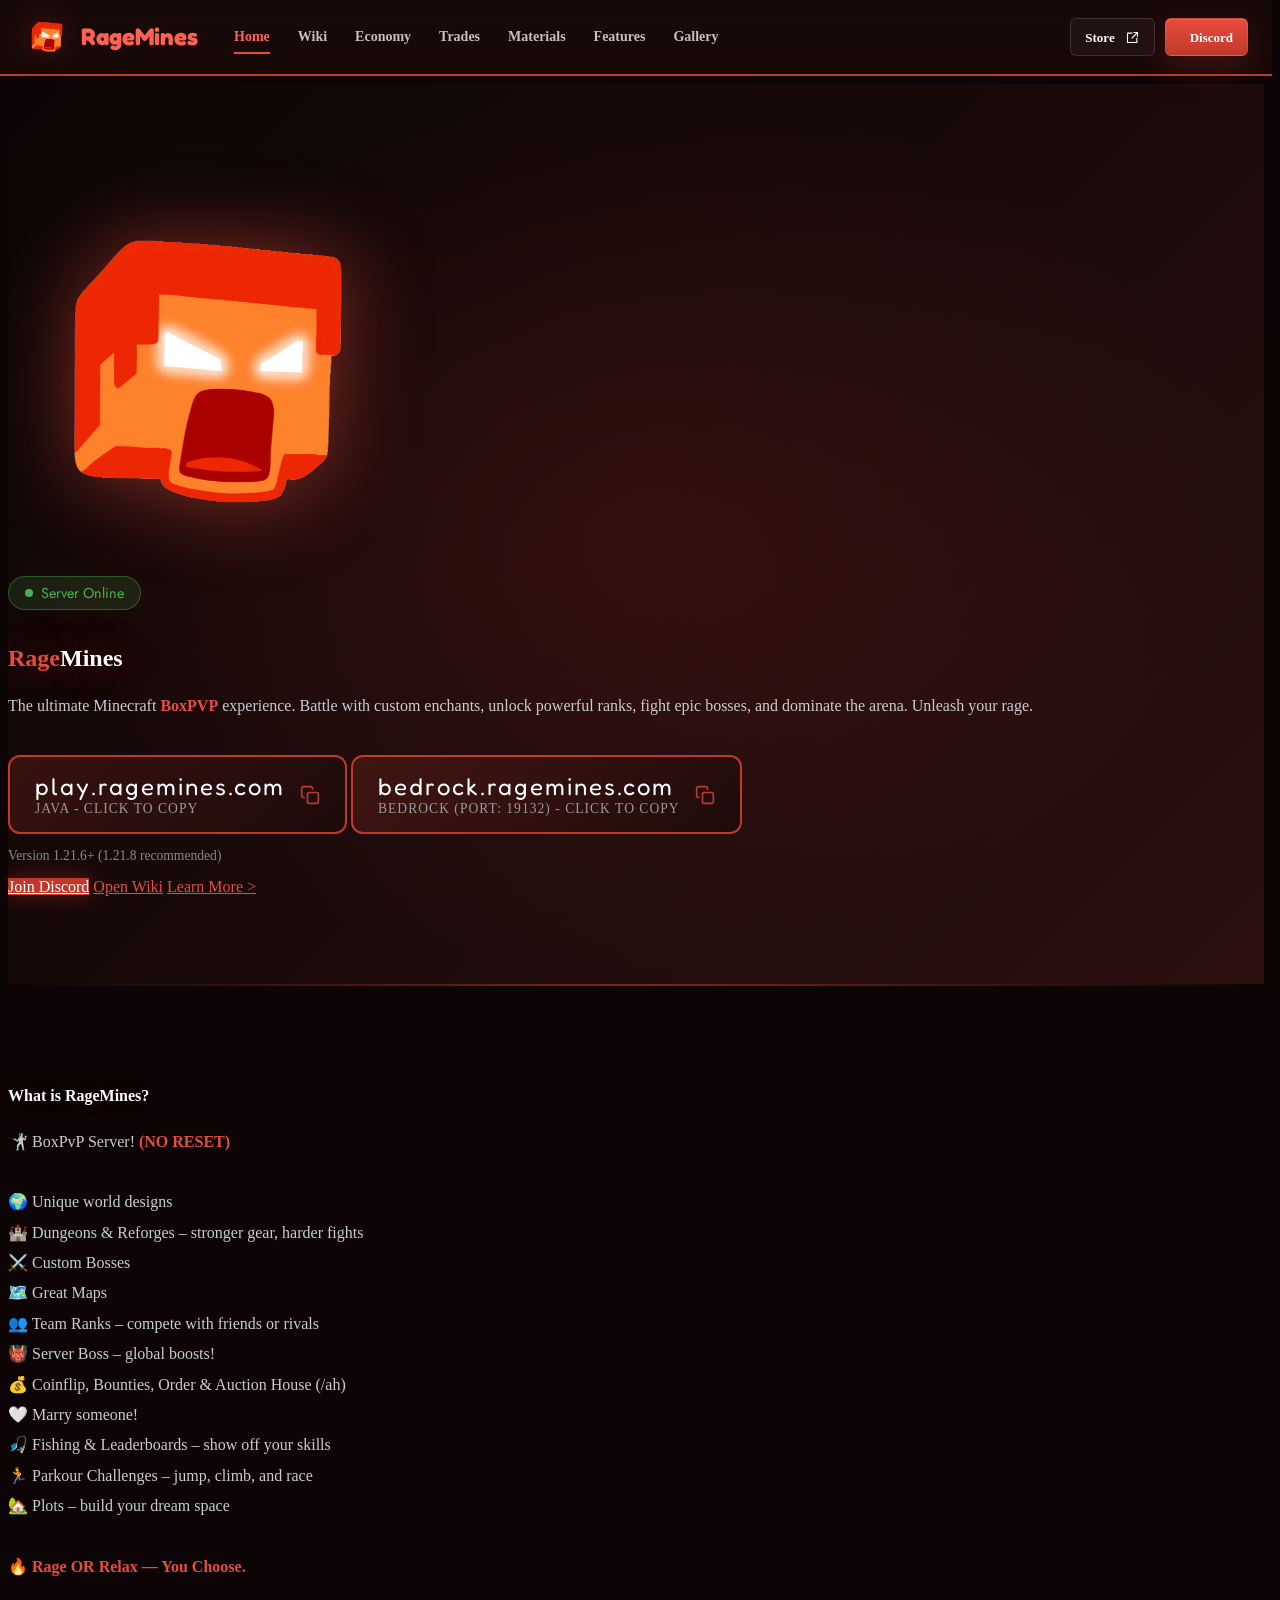
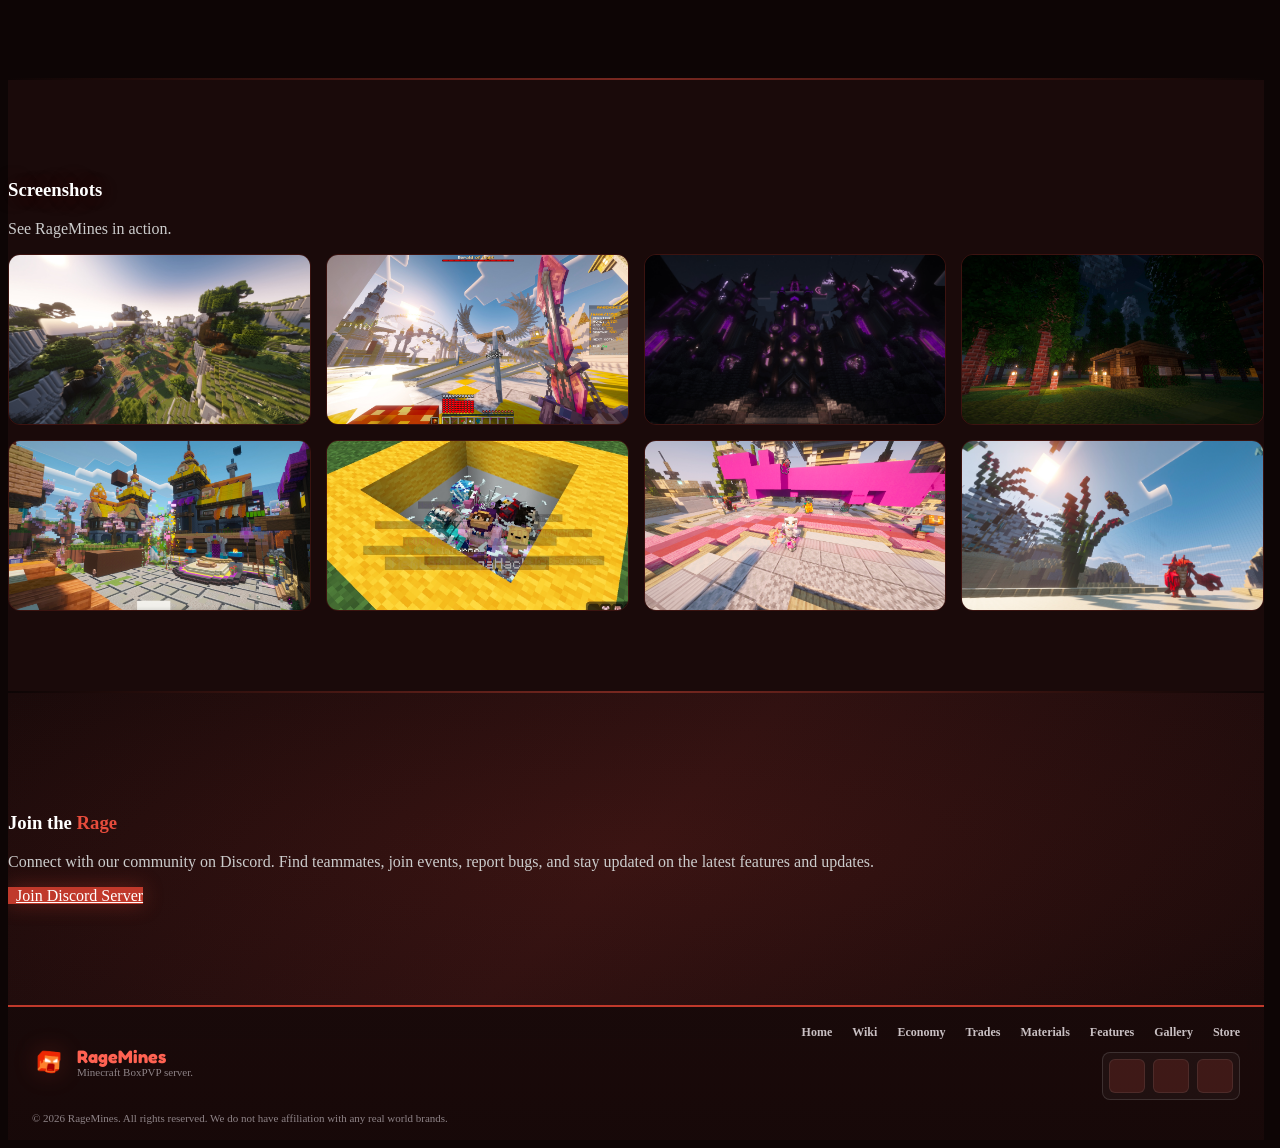
==== commit d0f0268f: "Update website with new wiki, cleaner nav bar and footer" ====
--- a/index.html
+++ b/index.html
@@ -11,6 +11,8 @@
   <link rel="apple-touch-icon" href="apple-touch-icon.png">
   <meta name="description" content="RageMines is the ultimate Minecraft BoxPVP server. Custom enchants, epic ranks, intense PVP combat. Join now!">
   <title>RageMines - Minecraft BoxPVP</title>
+  <link rel="preconnect" href="https://fonts.googleapis.com">
+  <link rel="preconnect" href="https://fonts.gstatic.com" crossorigin>
   <link rel="stylesheet" href="assets/web/assets/mobirise-icons2/mobirise2.css">
   <link rel="stylesheet" href="assets/web/assets/mobirise-icons/mobirise-icons.css">
   <link rel="stylesheet" href="assets/bootstrap/css/bootstrap.min.css">
@@ -26,6 +28,7 @@
   <link rel="preload" href="https://fonts.googleapis.com/css?family=Jost:100,200,300,400,500,600,700,800,900,100i,200i,300i,400i,500i,600i,700i,800i,900i&display=swap" as="style" onload="this.onload=null;this.rel='stylesheet'">
   <noscript><link rel="stylesheet" href="https://fonts.googleapis.com/css?family=Jost:100,200,300,400,500,600,700,800,900,100i,200i,300i,400i,500i,600i,700i,800i,900i&display=swap"></noscript>
   <link rel="preload" as="style" href="assets/mobirise/css/mbr-additional.css"><link rel="stylesheet" href="assets/mobirise/css/mbr-additional.css" type="text/css">
+  <link rel="stylesheet" href="site-header.css?v=nav-fix-2">
   <style>
     :root {
       --rage-red: #c0392b;
@@ -43,6 +46,11 @@
     html { scrollbar-gutter: stable; }
     section {
       background-color: transparent !important;
+    }
+
+    #features,
+    #gallery {
+      scroll-margin-top: calc(var(--site-header-height) + 24px);
     }
 
     /* Navbar */
@@ -407,25 +415,6 @@
       color: #bbb !important;
     }
 
-    /* Footer */
-    .footer-section {
-      background: var(--rage-darker) !important;
-      border-top: 2px solid rgba(192,57,43,0.3);
-    }
-    .footer-section .text-grey {
-      color: #888 !important;
-    }
-    .footer-section .text-primary {
-      color: var(--rage-crimson) !important;
-    }
-    .footer-section .socicon {
-      color: #888 !important;
-      transition: color 0.3s ease;
-    }
-    .footer-section .soc-item:hover .socicon {
-      color: var(--rage-crimson) !important;
-    }
-
     /* Section titles */
     .section-title-red {
       color: #fff !important;
@@ -544,49 +533,37 @@
 </head>
 <body>
 
-<!-- NAVBAR -->
-<section data-bs-version="5.1" class="menu menu2 cid-tkbL8n4vab" once="menu" id="menu2-16">
-  <nav class="navbar navbar-dropdown navbar-fixed-top navbar-expand-lg">
-    <div class="container-fluid">
-      <div class="navbar-brand">
-        <span class="navbar-logo">
-          <a href="index.html">
-            <img src="assets/images/server/logo.png" alt="RageMines" style="height: 3rem;">
-          </a>
-        </span>
-        <span class="navbar-caption-wrap"><a class="navbar-caption text-white display-7" href="index.html">RageMines</a></span>
-      </div>
-      <button class="navbar-toggler" type="button" data-toggle="collapse" data-bs-toggle="collapse" data-target="#navbarSupportedContent" data-bs-target="#navbarSupportedContent" aria-controls="navbarNavAltMarkup" aria-expanded="false" aria-label="Toggle navigation">
-        <div class="hamburger">
-          <span></span>
-          <span></span>
-          <span></span>
-          <span></span>
-        </div>
-      </button>
-      <div class="collapse navbar-collapse" id="navbarSupportedContent">
-        <ul class="navbar-nav nav-dropdown" data-app-modern-menu="true">
-          <li class="nav-item"><a class="nav-link link text-white text-primary display-4" href="index.html" style="color: var(--rage-crimson) !important;">Home</a></li>
-          <li class="nav-item"><a class="nav-link link text-white text-primary display-4" href="#features-section">Features</a></li>
-          <li class="nav-item"><a class="nav-link link text-white text-primary display-4" href="economy.html">Economy</a></li>
-          <li class="nav-item"><a class="nav-link link text-white text-primary display-4" href="trades.html">Trades</a></li>
-          <li class="nav-item"><a class="nav-link link text-white text-primary display-4" href="materials.html">Materials</a></li>
-          <li class="nav-item"><a class="nav-link link text-white text-primary display-4" href="#gallery-section">Gallery</a></li>
-        </ul>
-        <div class="navbar-buttons mbr-section-btn" style="display: flex; gap: 10px;">
-          <a class="btn btn-primary display-4" href="https://store.ragemines.com" target="_blank">
-            <span class="mobi-mbri mobi-mbri-shopping-basket mbr-iconfont mbr-iconfont-btn"></span>
-            Store
-          </a>
-          <a class="btn btn-primary display-4" href="https://discord.gg/RageMines" target="_blank">
-            <span class="socicon socicon-discord mbr-iconfont mbr-iconfont-btn" style="font-size: 1rem;"></span>
-            Discord
-          </a>
-        </div>
-      </div>
+<header class="site-header">
+  <div class="header-inner">
+    <a class="brand" href="index.html" aria-label="RageMines home">
+      <img src="assets/images/ragemines-logo.png" alt="" width="48" height="48">
+      <span class="brand-copy">
+        <strong>RageMines</strong>
+      </span>
+    </a>
+
+    <nav class="header-nav" aria-label="Primary navigation">
+      <a class="is-current" href="index.html">Home</a>
+      <a href="wiki.html">Wiki</a>
+      <a href="economy.html">Economy</a>
+      <a href="trades.html">Trades</a>
+      <a href="materials.html">Materials</a>
+      <a href="#features">Features</a>
+      <a href="#gallery">Gallery</a>
+    </nav>
+
+    <div class="header-actions">
+      <a class="header-button header-button-ghost" href="https://store.ragemines.com" target="_blank" rel="noreferrer">
+        Store
+        <svg aria-hidden="true" viewBox="0 0 24 24"><path d="M14 4h6v6M20 4l-9 9"></path><path d="M19 13v6a1 1 0 0 1-1 1H5a1 1 0 0 1-1-1V6a1 1 0 0 1 1-1h6"></path></svg>
+      </a>
+      <a class="header-button header-button-primary" href="https://discord.gg/RageMines" target="_blank" rel="noreferrer">
+        <span class="socicon socicon-discord" aria-hidden="true"></span>
+        Discord
+      </a>
     </div>
-  </nav>
-</section>
+  </div>
+</header>
 
 <!-- HERO -->
 <section class="header14 cid-tjqpRpO1sc mbr-fullscreen hero-section" id="header14-d" style="min-height: 100vh; display: flex; align-items: center;">
@@ -637,7 +614,8 @@
           <p class="mt-2" style="color: #888; font-size: 0.85rem;">Version 1.21.6+ (1.21.8 recommended)</p>
           <div class="mbr-section-btn mt-3">
             <a class="btn btn-primary display-4" href="https://discord.gg/RageMines" target="_blank">Join Discord</a>
-            <a class="btn btn-info-outline display-4" href="#features-section">Learn More &gt;</a>
+            <a class="btn btn-info-outline display-4" href="wiki.html">Open Wiki</a>
+            <a class="btn btn-info-outline display-4" href="#features">Learn More &gt;</a>
           </div>
         </div>
       </div>
@@ -648,7 +626,7 @@
 <hr class="glow-divider">
 
 <!-- WHAT IS RAGEMINES -->
-<section class="features12 features-section cid-tjqffd3dFI" id="features-section" style="padding: 80px 0;">
+<section class="features12 features-section cid-tjqffd3dFI" id="features" style="padding: 80px 0;">
   <div class="container">
     <div class="row justify-content-center">
       <div class="col-12 col-lg-6">
@@ -684,7 +662,7 @@
 <hr class="glow-divider">
 
 <!-- GALLERY -->
-<section class="dark-section" id="gallery-section" style="padding: 80px 0;">
+<section class="dark-section" id="gallery" style="padding: 80px 0;">
   <div class="container">
     <div class="text-center mb-5">
       <h3 class="mbr-fonts-style display-2 section-title-red"><strong>Screenshots</strong></h3>
@@ -745,36 +723,38 @@
 
 
 <!-- FOOTER -->
-<section data-bs-version="5.1" class="footer1 footer-section cid-tkbGMWG3Nn" once="footer" id="footer01-15" style="padding: 30px 0;">
-  <div class="container">
-    <div class="row justify-content-center">
-      <div class="col-md-12 col-lg-6 my-auto px-4 align-left">
-        <p class="mbr-text mb-0 mbr-fonts-style display-7" style="color: #888;">
-          &copy; 2026 <strong style="color: var(--rage-crimson);">RageMines</strong>. All rights reserved. We do not have affiliation with any real world brands.
-        </p>
-      </div>
-      <div class="col-md-12 col-lg-6 px-4 align-right">
-        <div class="social-list">
-          <div class="soc-item">
-            <a href="https://discord.gg/RageMines" target="_blank">
-              <span class="mbr-iconfont mbr-iconfont-social socicon-discord socicon"></span>
-            </a>
-          </div>
-          <div class="soc-item">
-            <a href="https://www.youtube.com/@RageMines2026" target="_blank">
-              <span class="mbr-iconfont mbr-iconfont-social socicon-youtube socicon"></span>
-            </a>
-          </div>
-          <div class="soc-item">
-            <a href="https://www.tiktok.com/@ragemines2026" target="_blank">
-              <span class="mbr-iconfont mbr-iconfont-social socicon-tiktok socicon"></span>
-            </a>
-          </div>
-        </div>
-      </div>
+<footer class="site-footer">
+  <div class="site-footer-inner">
+    <div class="site-footer-brand">
+      <img src="assets/images/ragemines-logo.png" alt="" width="34" height="34">
+      <div><strong>RageMines</strong><span>Minecraft BoxPVP server.</span></div>
     </div>
+    <div class="site-footer-links">
+      <nav class="site-footer-nav" aria-label="Footer navigation">
+        <a href="index.html">Home</a>
+        <a href="wiki.html">Wiki</a>
+        <a href="economy.html">Economy</a>
+        <a href="trades.html">Trades</a>
+        <a href="materials.html">Materials</a>
+        <a href="#features">Features</a>
+        <a href="#gallery">Gallery</a>
+        <a href="https://store.ragemines.com" target="_blank" rel="noreferrer">Store</a>
+      </nav>
+      <div class="site-footer-social" aria-label="Social links">
+        <a href="https://discord.gg/RageMines" target="_blank" rel="noreferrer" aria-label="Discord" title="Discord">
+          <span class="socicon socicon-discord" aria-hidden="true"></span>
+        </a>
+        <a href="https://www.youtube.com/@RageMines2026" target="_blank" rel="noreferrer" aria-label="YouTube" title="YouTube">
+          <span class="socicon socicon-youtube" aria-hidden="true"></span>
+        </a>
+        <a href="https://www.tiktok.com/@ragemines2026" target="_blank" rel="noreferrer" aria-label="TikTok" title="TikTok">
+          <span class="socicon socicon-tiktok" aria-hidden="true"></span>
+        </a>
+      </div>
+    </div>
+    <p class="site-footer-bottom">© 2026 RageMines. All rights reserved. We do not have affiliation with any real world brands.</p>
   </div>
-</section>
+</footer>
 
 <script src="assets/bootstrap/js/bootstrap.bundle.min.js"></script>
 <script src="assets/parallax/jarallax.js"></script>
@@ -782,7 +762,7 @@
 <script src="assets/ytplayer/index.js"></script>
 <script src="assets/mbr-switch-arrow/mbr-switch-arrow.js"></script>
 <script src="assets/dropdown/js/navbar-dropdown.js"></script>
-<script src="assets/theme/js/script.js"></script>
+<script src="assets/theme/js/script.js?v=nav-fix-2"></script>
 
 <script>
 function copyIP(type) {
--- a/site-header.css
+++ b/site-header.css
@@ -0,0 +1,382 @@
+:root {
+  --site-header-height: 76px;
+  --header-height: var(--site-header-height);
+  --site-header-container: 1380px;
+  --site-header-scrollbar-gutter: 8px;
+  --site-header-text: #f8f5f6;
+  --site-header-soft: #c9c0c3;
+  --site-header-muted: #8e8387;
+  --site-header-red: #e74c3c;
+  --site-header-red-dark: #c0392b;
+  --site-header-red-bright: #ff6252;
+  --site-header-line: rgba(255, 255, 255, 0.13);
+}
+
+body {
+  padding-top: var(--site-header-height);
+}
+
+body.wiki-page {
+  padding-top: 0;
+}
+
+.site-header,
+.site-header * {
+  box-sizing: border-box;
+}
+
+.site-header.hidden,
+.site-header .hidden,
+.site-header.animate__animated,
+.site-header .animate__animated {
+  visibility: visible !important;
+  opacity: 1 !important;
+  animation: none !important;
+  transform: none !important;
+}
+
+.site-header {
+  position: fixed;
+  z-index: 1000;
+  inset: 0 auto auto 0;
+  width: calc(100vw - var(--site-header-scrollbar-gutter));
+  height: var(--site-header-height);
+  border-bottom: 2px solid var(--site-header-red-dark);
+  background: linear-gradient(180deg, rgba(26, 10, 10, 0.95) 0%, rgba(26, 10, 10, 0.85) 100%);
+  backdrop-filter: blur(10px);
+}
+
+.site-header a {
+  text-decoration: none;
+}
+
+.site-header .header-inner {
+  width: min(calc(100% - 48px), var(--site-header-container));
+  height: 100%;
+  margin-inline: auto;
+  display: flex;
+  align-items: center;
+  gap: 36px;
+}
+
+.site-header .brand {
+  display: inline-flex;
+  align-items: center;
+  gap: 11px;
+  flex: 0 0 auto;
+}
+
+.site-header .brand img {
+  width: 46px;
+  height: 46px;
+  object-fit: contain;
+  filter: drop-shadow(0 0 14px rgba(231, 76, 60, 0.2));
+}
+
+.site-header .brand-copy {
+  display: grid;
+  line-height: 1.05;
+}
+
+.site-header .brand-copy strong {
+  font-family: "Fredoka One", "Fredoka", sans-serif;
+  color: var(--site-header-red-bright);
+  font-size: 24px;
+  font-weight: 700;
+  letter-spacing: 0;
+}
+
+.site-header .header-nav {
+  display: flex;
+  align-items: center;
+  gap: 28px;
+  margin-right: auto;
+}
+
+.site-header .header-nav a {
+  position: relative;
+  color: var(--site-header-soft);
+  font-size: 14px;
+  font-weight: 600;
+  line-height: 1;
+  white-space: nowrap;
+  transition: color 180ms ease;
+}
+
+.site-header .header-nav a::after {
+  content: "";
+  position: absolute;
+  left: 0;
+  right: 100%;
+  bottom: -10px;
+  height: 2px;
+  background: var(--site-header-red);
+  transition: right 180ms ease;
+}
+
+.site-header .header-nav a:hover,
+.site-header .header-nav a:focus-visible {
+  color: #fff;
+}
+
+.site-header .header-nav a.is-current {
+  color: var(--site-header-red-bright);
+}
+
+.site-header .header-nav a:hover::after,
+.site-header .header-nav a:focus-visible::after,
+.site-header .header-nav a.is-current::after {
+  right: 0;
+}
+
+.site-header .header-actions {
+  display: flex;
+  align-items: center;
+  gap: 10px;
+  flex: 0 0 auto;
+}
+
+.site-header .header-button {
+  min-height: 38px;
+  padding: 0 14px;
+  border: 1px solid transparent;
+  border-radius: 6px;
+  display: inline-flex;
+  align-items: center;
+  justify-content: center;
+  gap: 10px;
+  color: #fff;
+  font-size: 13px;
+  font-weight: 700;
+  line-height: 1;
+  cursor: pointer;
+  transition: transform 180ms ease, border-color 180ms ease, background 180ms ease, box-shadow 180ms ease;
+}
+
+.site-header .header-button svg {
+  width: 15px;
+  height: 15px;
+  fill: none;
+  stroke: currentColor;
+  stroke-linecap: round;
+  stroke-linejoin: round;
+  stroke-width: 1.8;
+}
+
+.site-header .header-button .socicon {
+  font-size: 0.92rem;
+  line-height: 1;
+}
+
+.site-header .header-button:hover,
+.site-header .header-button:focus-visible {
+  color: #fff;
+  transform: translateY(-2px);
+}
+
+.site-header .header-button-primary {
+  background: linear-gradient(180deg, var(--site-header-red) 0%, var(--site-header-red-dark) 100%);
+  border-color: rgba(255, 255, 255, 0.08);
+  box-shadow: 0 12px 30px rgba(192, 57, 43, 0.23), inset 0 1px rgba(255, 255, 255, 0.12);
+}
+
+.site-header .header-button-primary:hover,
+.site-header .header-button-primary:focus-visible {
+  background: linear-gradient(180deg, var(--site-header-red-bright), #cf3b2d);
+  box-shadow: 0 16px 38px rgba(192, 57, 43, 0.35), inset 0 1px rgba(255, 255, 255, 0.15);
+}
+
+.site-header .header-button-ghost {
+  background: rgba(255, 255, 255, 0.04);
+  border-color: var(--site-header-line);
+}
+
+.site-header .header-button-ghost:hover,
+.site-header .header-button-ghost:focus-visible {
+  background: rgba(255, 255, 255, 0.075);
+  border-color: rgba(255, 255, 255, 0.2);
+}
+
+.site-footer,
+.site-footer * {
+  box-sizing: border-box;
+}
+
+.site-footer {
+  border-top: 2px solid var(--site-header-red-dark);
+  background: linear-gradient(180deg, rgba(26, 10, 10, 0.95) 0%, rgba(26, 10, 10, 0.86) 100%);
+  color: var(--site-header-soft);
+  backdrop-filter: blur(10px);
+}
+
+.site-footer a {
+  color: inherit;
+  text-decoration: none;
+}
+
+.site-footer-inner {
+  width: min(calc(100% - 48px), var(--site-header-container));
+  min-height: 108px;
+  margin-inline: auto;
+  padding: 18px 0 16px;
+  display: grid;
+  grid-template-columns: minmax(220px, 1fr) auto;
+  align-items: center;
+  gap: 12px 34px;
+}
+
+.site-footer-brand {
+  display: inline-flex;
+  align-items: center;
+  gap: 11px;
+  min-width: 0;
+}
+
+.site-footer-brand img {
+  width: 34px;
+  height: 34px;
+  object-fit: contain;
+  filter: drop-shadow(0 0 12px rgba(231, 76, 60, 0.22));
+  flex: 0 0 auto;
+}
+
+.site-footer-brand div {
+  display: grid;
+  min-width: 0;
+  line-height: 1.12;
+}
+
+.site-footer-brand strong {
+  color: var(--site-header-red-bright);
+  font-family: "Fredoka One", "Fredoka", sans-serif;
+  font-size: 18px;
+  font-weight: 700;
+  letter-spacing: 0;
+}
+
+.site-footer-brand span,
+.site-footer-bottom {
+  color: var(--site-header-muted);
+  font-size: 11px;
+}
+
+.site-footer-links {
+  display: grid;
+  justify-items: end;
+  gap: 12px;
+}
+
+.site-footer-nav {
+  display: flex;
+  justify-content: flex-end;
+  flex-wrap: wrap;
+  gap: 10px 20px;
+  color: var(--site-header-soft);
+  font-size: 12px;
+  font-weight: 700;
+}
+
+.site-footer-nav a {
+  transition: color 180ms ease;
+}
+
+.site-footer-nav a:hover,
+.site-footer-nav a:focus-visible {
+  color: #fff;
+}
+
+.site-footer-social {
+  display: flex;
+  align-items: center;
+  gap: 8px;
+  padding: 6px;
+  border: 1px solid var(--site-header-line);
+  border-radius: 8px;
+  background: rgba(255, 255, 255, 0.035);
+}
+
+.site-footer-social a {
+  width: 36px;
+  height: 34px;
+  border: 1px solid rgba(255, 255, 255, 0.08);
+  border-radius: 6px;
+  display: grid;
+  place-items: center;
+  background: rgba(231, 76, 60, 0.15);
+  color: #fff;
+  font-size: 16px;
+  line-height: 1;
+  transition: transform 180ms ease, background 180ms ease, border-color 180ms ease, box-shadow 180ms ease;
+}
+
+.site-footer-social a:hover,
+.site-footer-social a:focus-visible {
+  border-color: rgba(255, 255, 255, 0.16);
+  background: linear-gradient(180deg, var(--site-header-red) 0%, var(--site-header-red-dark) 100%);
+  box-shadow: 0 12px 24px rgba(192, 57, 43, 0.26);
+  color: #fff;
+  transform: translateY(-1px);
+}
+
+.site-footer-bottom {
+  grid-column: 1 / -1;
+  margin: 0;
+}
+
+@media (max-width: 1160px) {
+  .site-header .header-nav {
+    gap: 18px;
+  }
+}
+
+@media (max-width: 960px) {
+  :root {
+    --site-header-height: 68px;
+  }
+
+  .site-header .header-inner {
+    width: min(calc(100% - 32px), var(--site-header-container));
+  }
+
+  .site-header .header-actions {
+    margin-left: auto;
+  }
+
+  .site-header .header-nav {
+    display: none;
+  }
+
+  .site-footer-inner {
+    width: min(calc(100% - 32px), var(--site-header-container));
+    grid-template-columns: 1fr;
+  }
+
+  .site-footer-links {
+    justify-items: start;
+  }
+
+  .site-footer-nav {
+    justify-content: flex-start;
+  }
+}
+
+@media (max-width: 720px) {
+  .site-header .brand img {
+    width: 40px;
+    height: 40px;
+  }
+}
+
+@media (max-width: 460px) {
+  .site-header .header-inner {
+    width: min(calc(100% - 24px), var(--site-header-container));
+  }
+
+  .site-footer-inner {
+    width: min(calc(100% - 24px), var(--site-header-container));
+  }
+
+  .site-footer-nav {
+    gap: 10px 16px;
+  }
+}
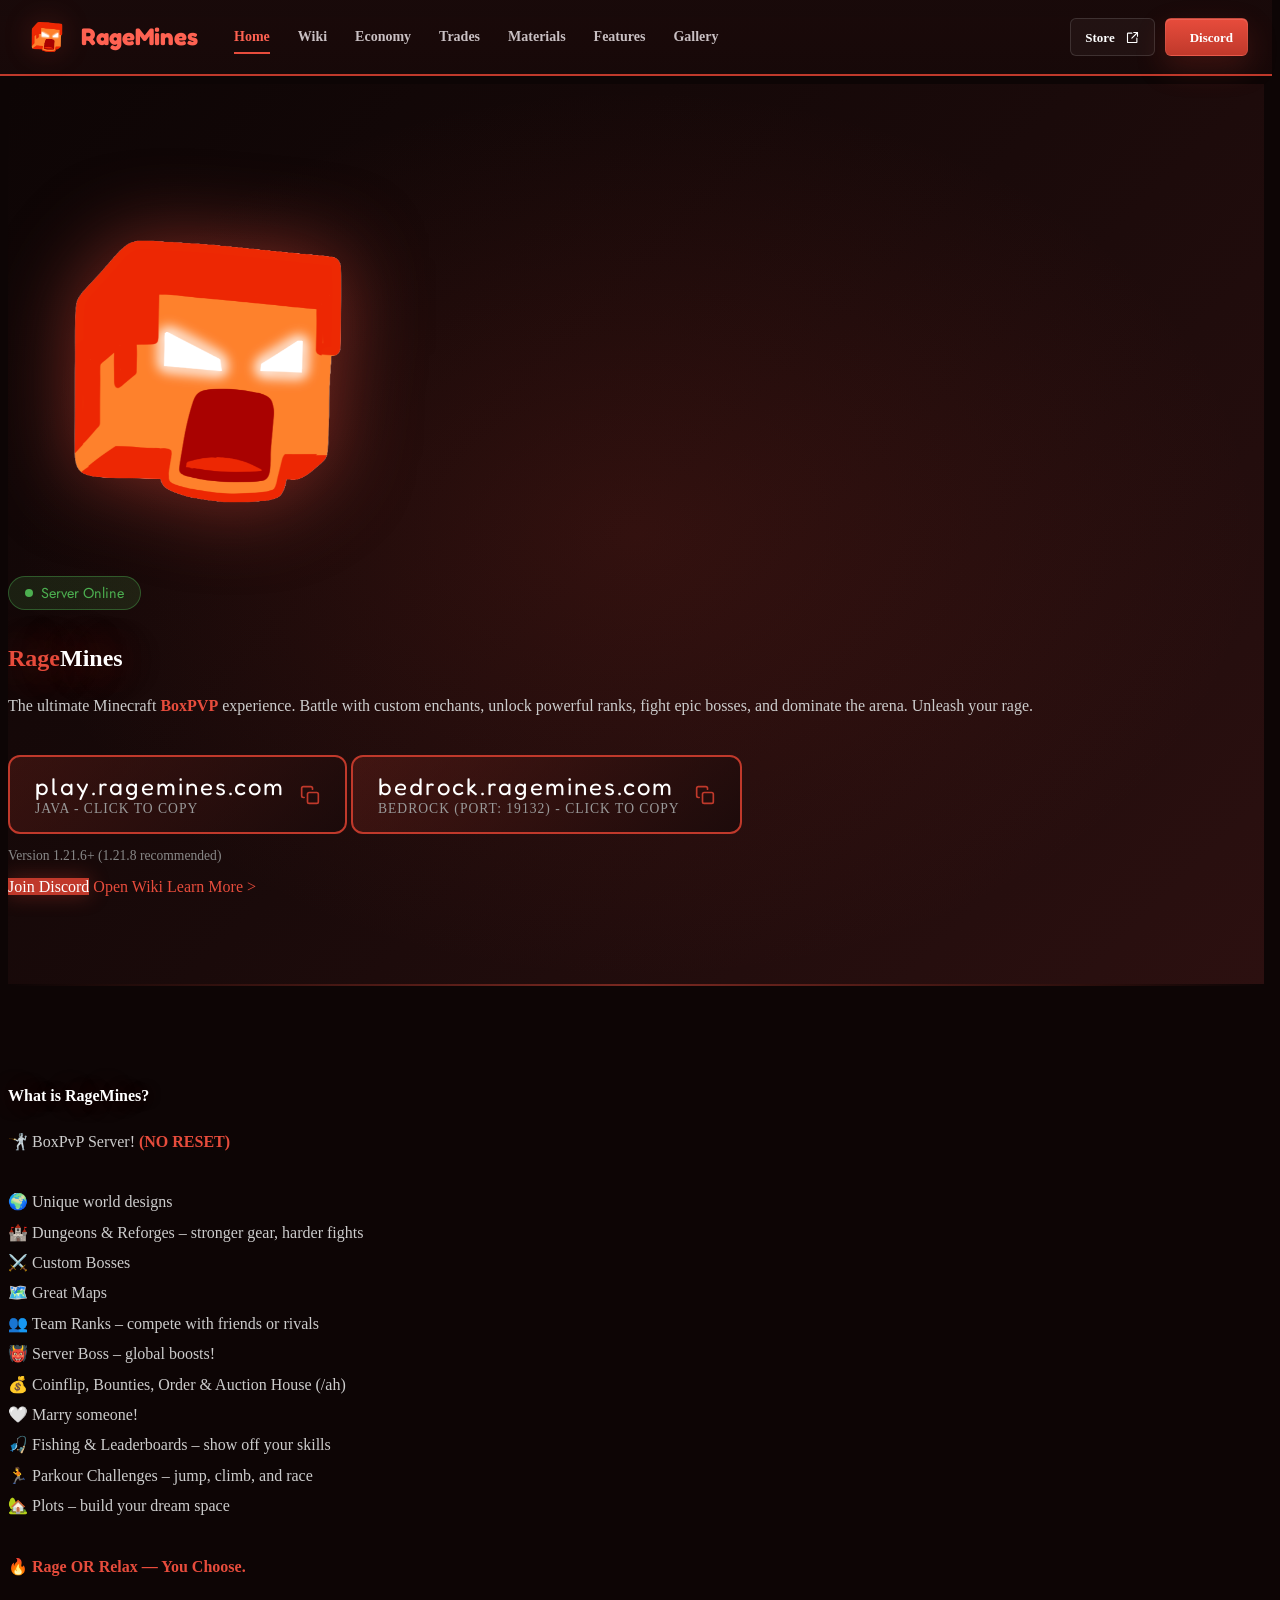
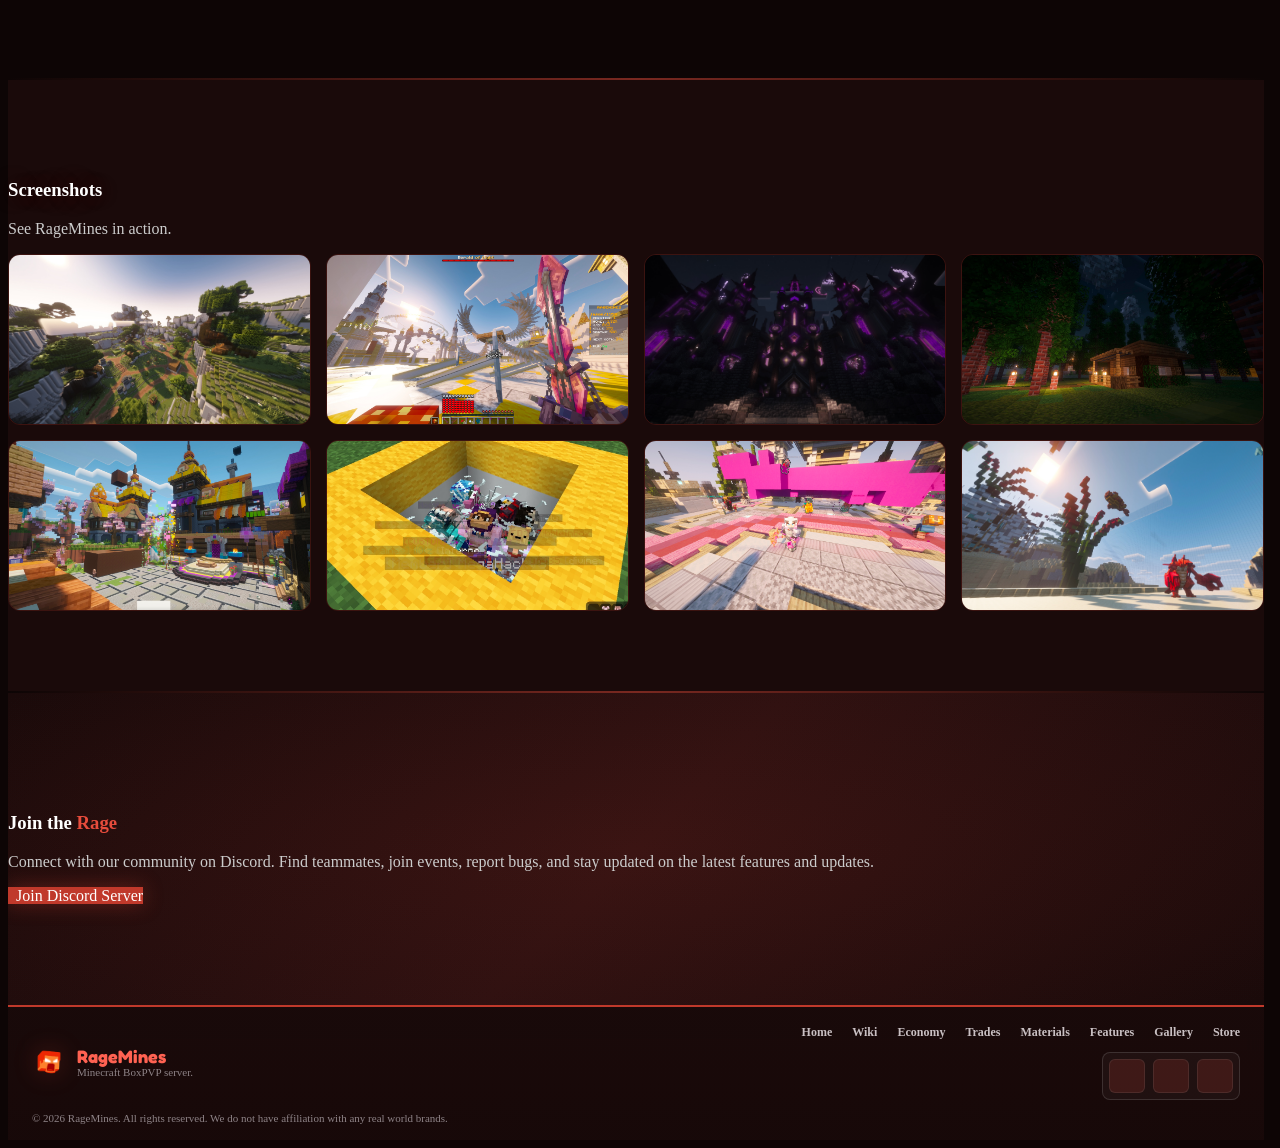
==== commit aae9836c: "Fix font FOUT and add live player count to hero - Hide page until web fonts load, then fade in (Font" ====
--- a/index.html
+++ b/index.html
@@ -6,6 +6,11 @@
   <meta name="twitter:card" content="summary_large_image"/>
   <meta name="twitter:title" content="RageMines - Minecraft BoxPVP">
   <meta name="viewport" content="width=device-width, initial-scale=1, minimum-scale=1">
+  <script>document.documentElement.className += ' fonts-loading';</script>
+  <style>
+    html.fonts-loading body { opacity: 0; }
+    html.fonts-loaded body { opacity: 1; transition: opacity 0.2s ease-in; }
+  </style>
   <link rel="shortcut icon" href="favicon.ico" type="image/x-icon">
   <link rel="icon" type="image/png" href="favicon.png">
   <link rel="apple-touch-icon" href="apple-touch-icon.png">
@@ -23,12 +28,10 @@
   <link rel="stylesheet" href="assets/dropdown/css/style.css">
   <link rel="stylesheet" href="assets/socicon/css/styles.css">
   <link rel="stylesheet" href="assets/theme/css/style.css">
-  <link rel="preload" href="https://fonts.googleapis.com/css?family=Fredoka+One:400&display=swap" as="style" onload="this.onload=null;this.rel='stylesheet'">
-  <noscript><link rel="stylesheet" href="https://fonts.googleapis.com/css?family=Fredoka+One:400&display=swap"></noscript>
-  <link rel="preload" href="https://fonts.googleapis.com/css?family=Jost:100,200,300,400,500,600,700,800,900,100i,200i,300i,400i,500i,600i,700i,800i,900i&display=swap" as="style" onload="this.onload=null;this.rel='stylesheet'">
-  <noscript><link rel="stylesheet" href="https://fonts.googleapis.com/css?family=Jost:100,200,300,400,500,600,700,800,900,100i,200i,300i,400i,500i,600i,700i,800i,900i&display=swap"></noscript>
+  <link rel="stylesheet" href="https://fonts.googleapis.com/css?family=Fredoka+One:400&display=swap">
+  <link rel="stylesheet" href="https://fonts.googleapis.com/css?family=Jost:400,500,600,700,800,400i,500i,600i,700i,800i&display=swap">
   <link rel="preload" as="style" href="assets/mobirise/css/mbr-additional.css"><link rel="stylesheet" href="assets/mobirise/css/mbr-additional.css" type="text/css">
-  <link rel="stylesheet" href="site-header.css?v=nav-fix-2">
+  <link rel="stylesheet" href="site-header.css?v=nav-fix-3">
   <style>
     :root {
       --rage-red: #c0392b;
@@ -72,10 +75,14 @@
     }
 
     /* Override primary button to red */
-    .btn-primary, .btn-primary:active {
+    .btn-primary,
+    .btn-primary:active,
+    .btn-primary:focus,
+    .btn-primary:visited {
       background-color: var(--rage-red) !important;
       border-color: var(--rage-red) !important;
       color: #fff !important;
+      text-decoration: none !important;
       box-shadow: 0 0 20px rgba(192, 57, 43, 0.4);
       transition: all 0.3s ease;
     }
@@ -85,13 +92,18 @@
       box-shadow: 0 0 30px rgba(231, 76, 60, 0.6);
       transform: translateY(-2px);
     }
-    .btn-info-outline, .btn-info-outline:active {
+    .btn-info-outline,
+    .btn-info-outline:active,
+    .btn-info-outline:focus,
+    .btn-info-outline:visited {
       color: var(--rage-crimson) !important;
       border-color: var(--rage-crimson) !important;
       background: transparent !important;
+      text-decoration: none !important;
       transition: all 0.3s ease;
     }
-    .btn-info-outline:hover {
+    .btn-info-outline:hover,
+    .btn-info-outline:focus:hover {
       background-color: rgba(231, 76, 60, 0.15) !important;
       border-color: var(--rage-glow) !important;
       color: var(--rage-glow) !important;
@@ -145,7 +157,7 @@
       transform: translateY(-2px);
     }
     .ip-copy-box .ip-text {
-      font-family: 'Fredoka One', display;
+      font-family: 'Fredoka One', sans-serif;
       font-size: 1.5rem;
       color: #fff;
       letter-spacing: 2px;
@@ -233,7 +245,7 @@
       box-shadow: 0 5px 15px rgba(0,0,0,0.5);
     }
     .rank-card .rank-name {
-      font-family: 'Fredoka One', display;
+      font-family: 'Fredoka One', sans-serif;
       font-size: 1.1rem;
       color: #fff;
       margin: 0;
@@ -587,9 +599,9 @@
       </div>
       <div class="col-12 col-md-6">
         <div class="text-wrapper">
-          <div class="player-count">
+          <div class="player-count" id="serverStatus">
             <div class="dot"></div>
-            <span>Server Online</span>
+            <span id="playerCount">Server Online</span>
           </div>
           <h1 class="mbr-section-title mbr-fonts-style mb-3 display-1" style="color: #fff;">
             <strong><span style="color: var(--rage-crimson);">Rage</span>Mines</strong>
@@ -849,5 +861,63 @@
 </div>
 
 <input name="animation" type="hidden">
+<script>
+  // Live player count via mcstatus.io: pings both servers and sums the online counts.
+  (function () {
+    var badge = document.getElementById('serverStatus');
+    var label = document.getElementById('playerCount');
+    if (!badge || !label) return;
+
+    var HOSTS = ['play.ragemines.com', 'ragehub.minekeep.gg'];
+
+    // Resolve to the server's online count, or null if it's offline/unreachable.
+    function ping(host) {
+      return fetch('https://api.mcstatus.io/v2/status/java/' + host)
+        .then(function (r) { return r.json(); })
+        .then(function (d) {
+          if (d && d.online && d.players && typeof d.players.online === 'number') {
+            return d.players.online;
+          }
+          return null;
+        })
+        .catch(function () { return null; });
+    }
+
+    function update() {
+      Promise.all(HOSTS.map(ping)).then(function (results) {
+        var reachable = results.filter(function (n) { return n !== null; });
+        if (reachable.length < HOSTS.length) {
+          // Only some servers responded — don't show a partial/misleading count.
+          label.textContent = 'Server Online';
+          return;
+        }
+        var total = reachable.reduce(function (a, b) { return a + b; }, 0);
+        label.textContent = total === 1 ? '1 player online' : total + ' players online';
+      });
+    }
+
+    update();
+    // Refresh periodically (API caches ~30-60s, so 60s is plenty).
+    setInterval(update, 60000);
+  })();
+</script>
+<script>
+  (function () {
+    var html = document.documentElement;
+    function reveal() {
+      html.classList.remove('fonts-loading');
+      html.classList.add('fonts-loaded');
+    }
+    if (document.fonts && document.fonts.ready) {
+      // Reveal once fonts are ready, but never wait longer than 2s.
+      Promise.race([
+        document.fonts.ready,
+        new Promise(function (resolve) { setTimeout(resolve, 2000); })
+      ]).then(reveal);
+    } else {
+      reveal();
+    }
+  })();
+</script>
 </body>
 </html>
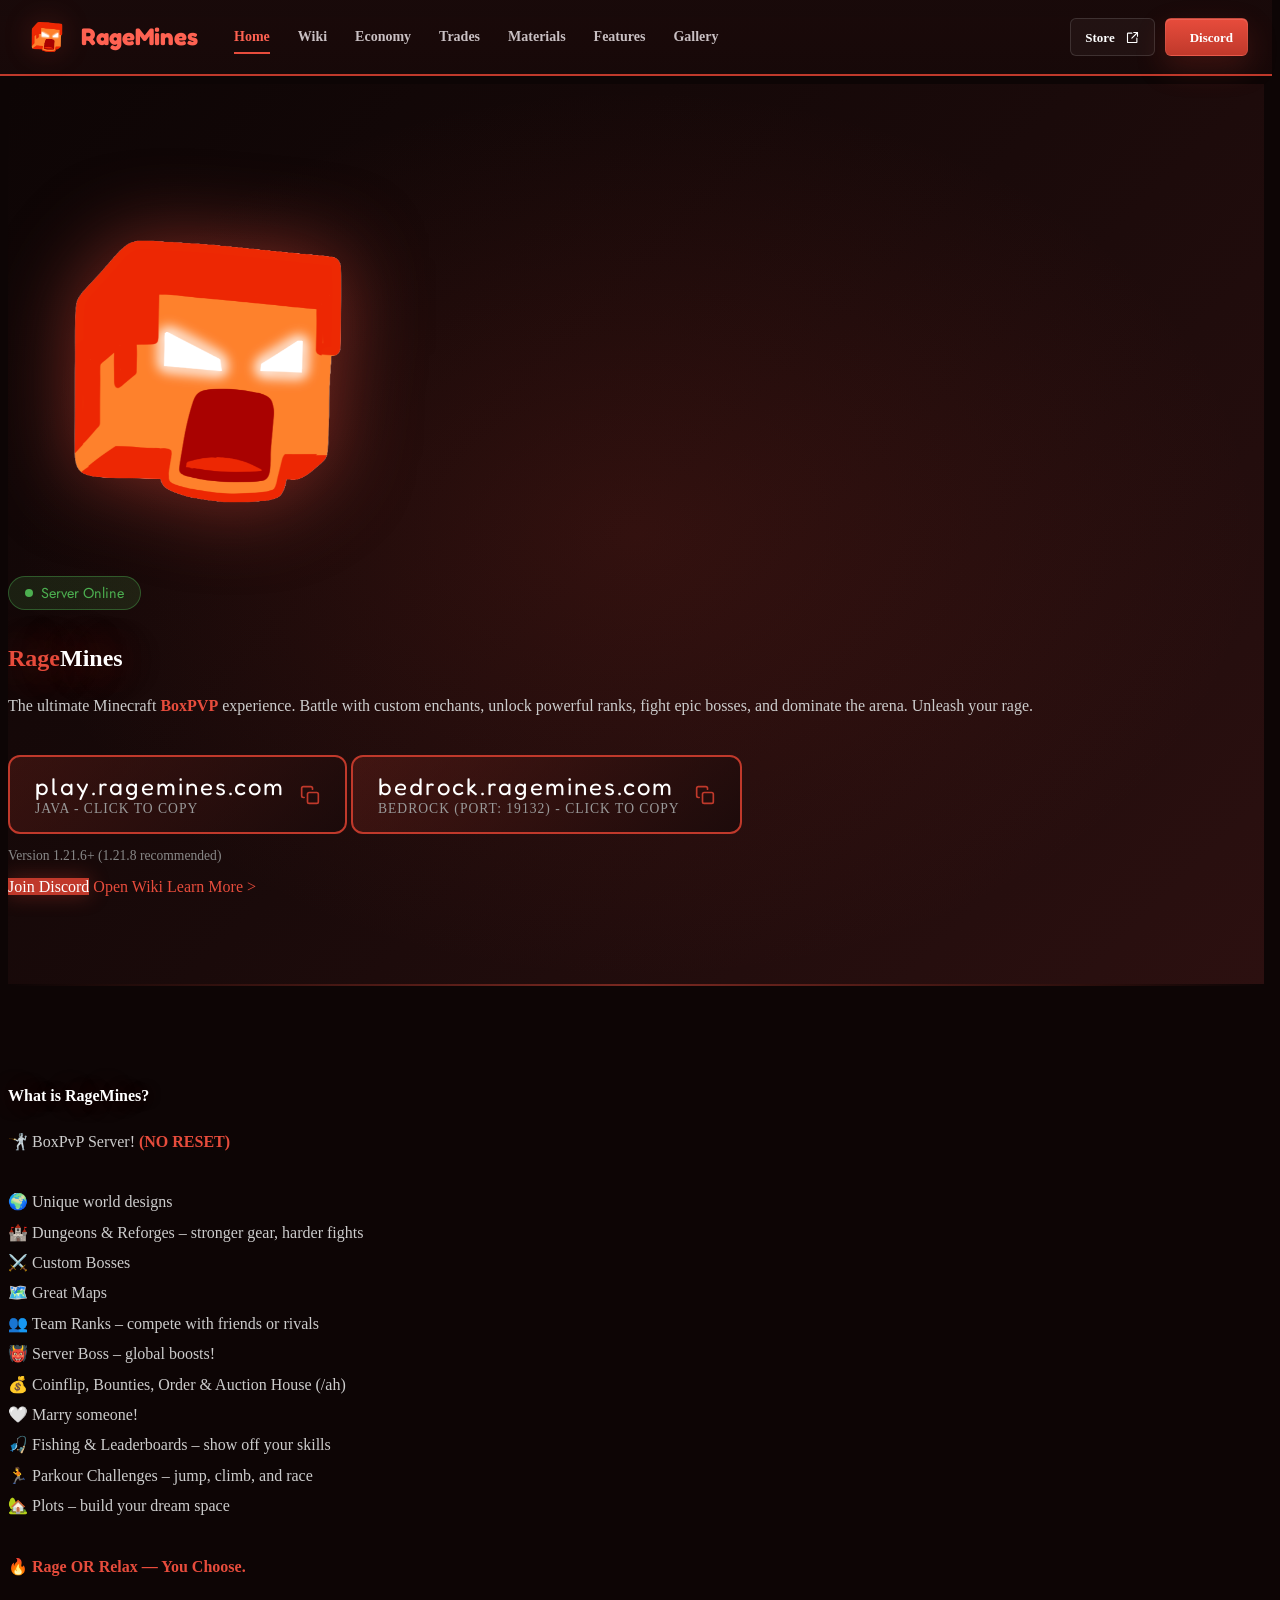
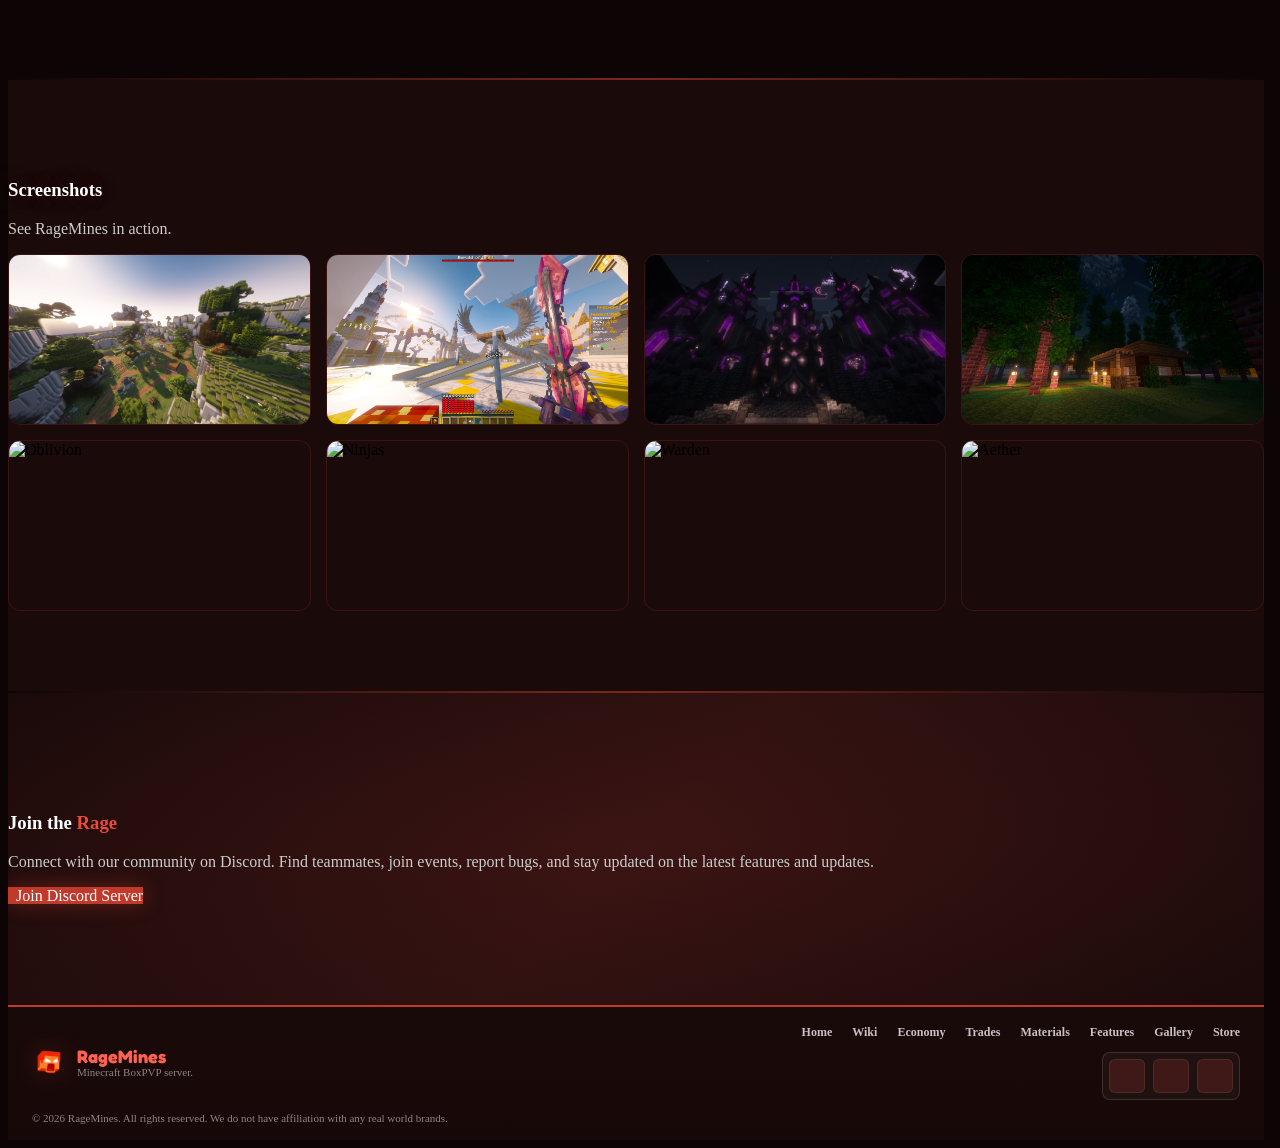
==== commit 8dd6f39a: "Merge branch 'main' of https://github.com/YuukinoChan/ragemines-website" ====
--- a/index.html
+++ b/index.html
@@ -694,16 +694,16 @@
         <img src="assets/images/server/building.jpg" alt="Building">
       </div>
       <div class="gallery-item">
-        <img src="assets/images/server/easter.jpg" alt="Easter Event">
+        <img src="assets/images/server/oblivion-shot.jpg" alt="Oblivion">
       </div>
       <div class="gallery-item">
-        <img src="assets/images/server/players.jpg" alt="Players">
+        <img src="assets/images/server/ninjas.jpg" alt="Ninjas">
       </div>
       <div class="gallery-item">
-        <img src="assets/images/server/valentine.jpg" alt="Valentine Event">
+        <img src="assets/images/server/warden.jpg" alt="Warden">
       </div>
       <div class="gallery-item">
-        <img src="assets/images/server/lobster.jpg" alt="Lobster">
+        <img src="assets/images/server/aether.jpg" alt="Aether">
       </div>
     </div>
   </div>
@@ -868,7 +868,7 @@
     var label = document.getElementById('playerCount');
     if (!badge || !label) return;
 
-    var HOSTS = ['play.ragemines.com', 'ragehub.minekeep.gg'];
+    var HOSTS = ['play.ragemines.com', 'ragemines.minekeep.gg'];
 
     // Resolve to the server's online count, or null if it's offline/unreachable.
     function ping(host) {
